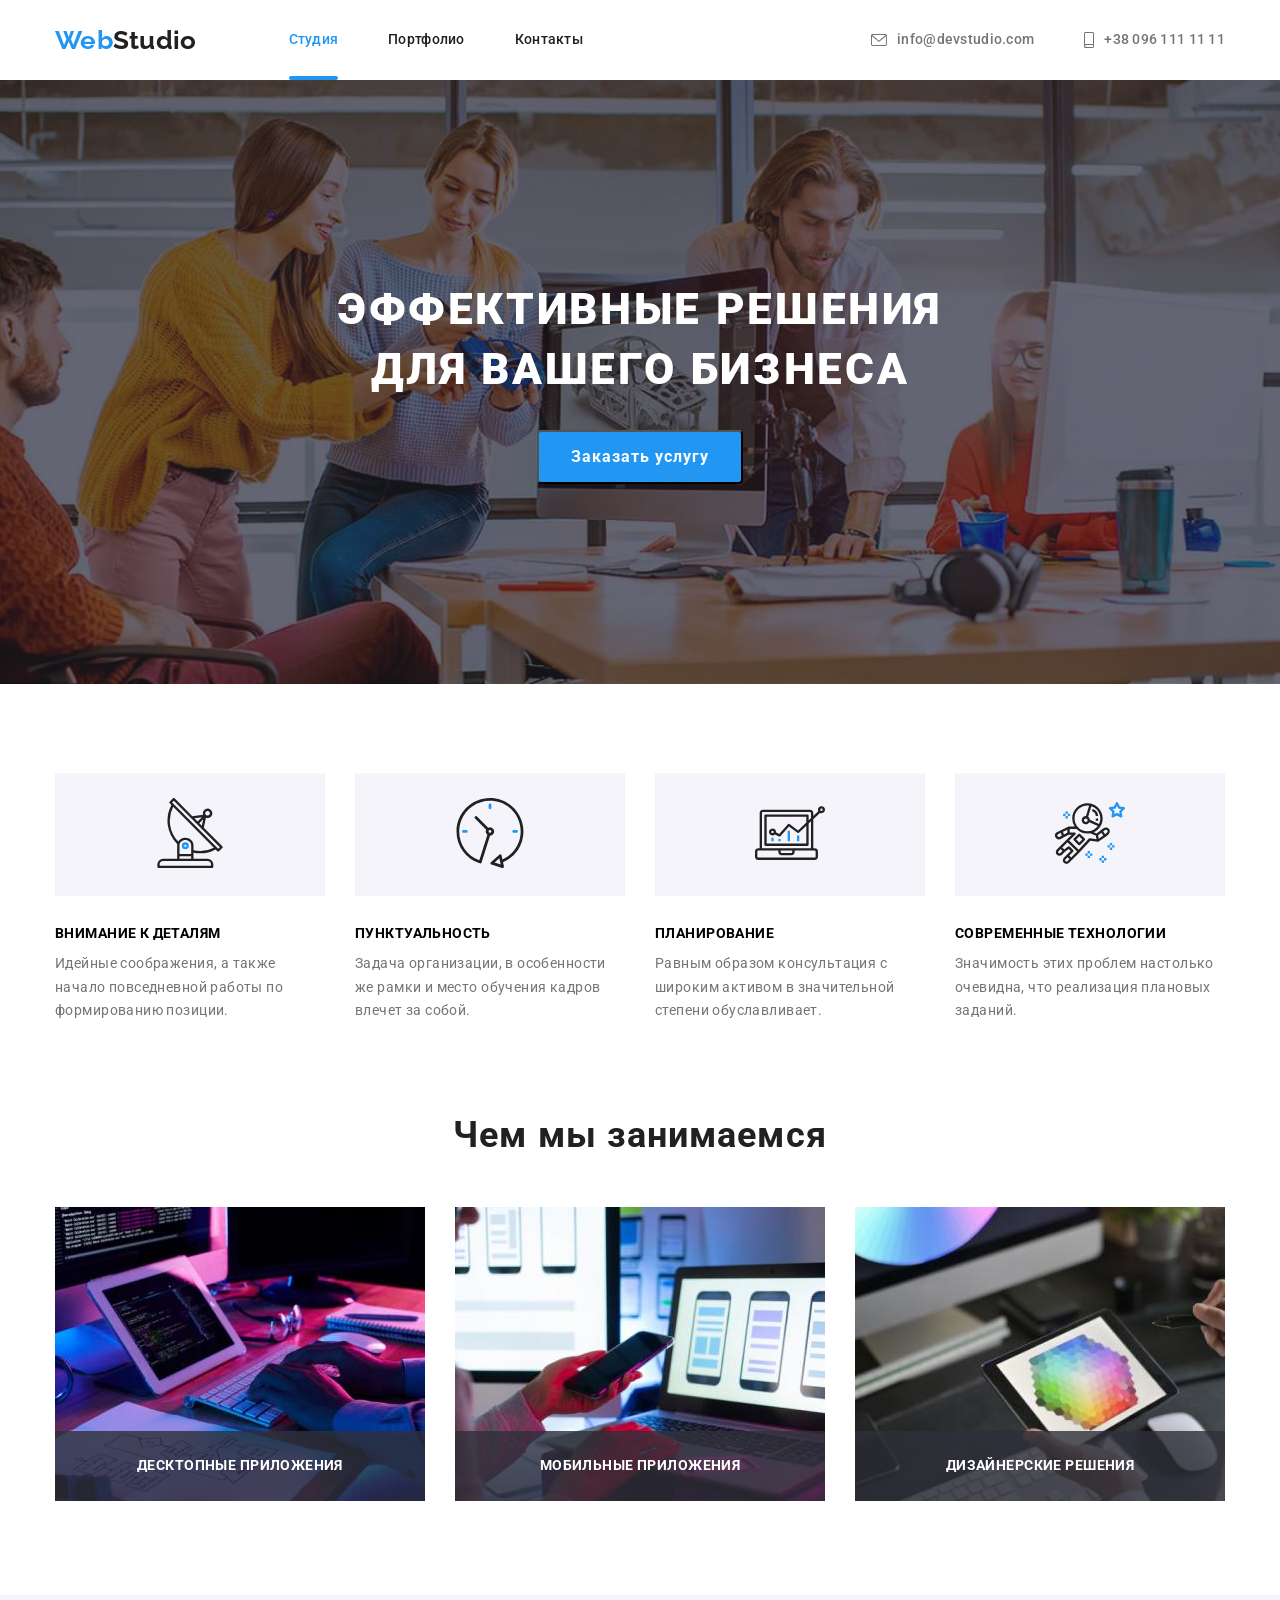
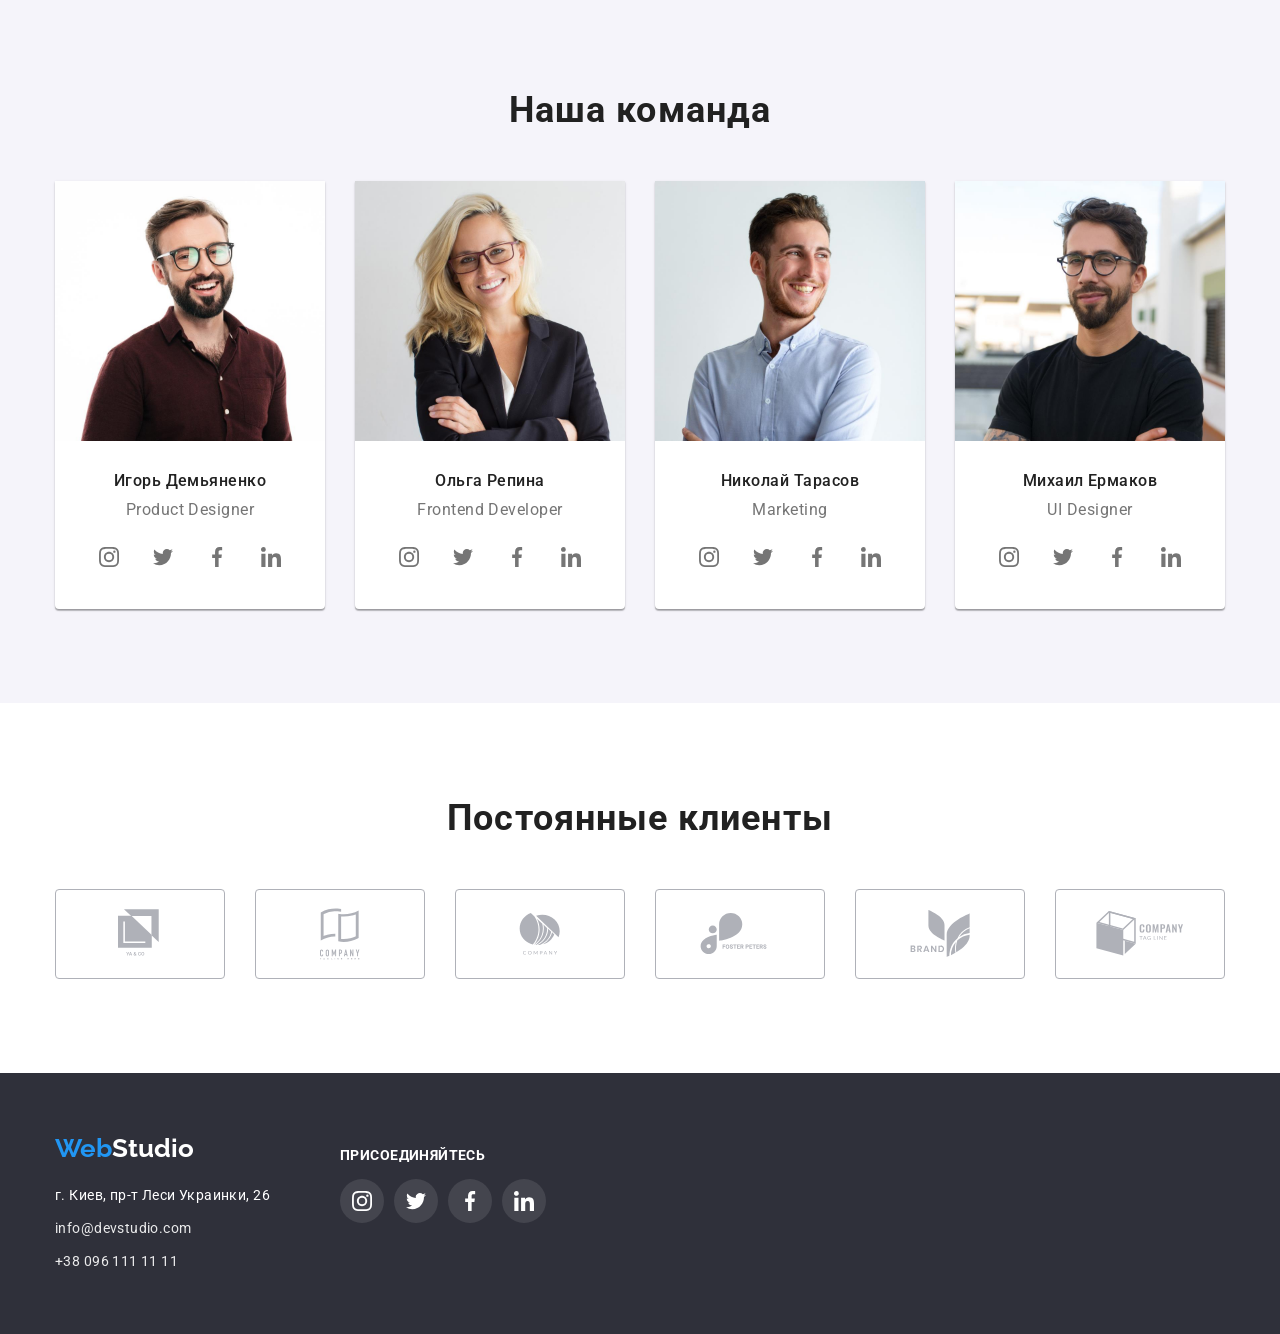
==== index.html @ 74f07dca "переделывание спрайта" ====
<!DOCTYPE html>
<html lang="ru">

<head>
  <meta charset="UTF-8" />
  <meta name="viewport" content="width=device-width, initial-scale=1.0" />
  <title>WebStudio</title>
  <link rel="preconnect" href="https://fonts.gstatic.com" />
  <link href="https://fonts.googleapis.com/css2?family=Raleway:wght@700&family=Roboto:wght@400;500;700;900&display=swap"
    rel="stylesheet" />
  <link rel="stylesheet"
    href="https://cdnjs.cloudflare.com/ajax/libs/modern-normalize/1.0.0/modern-normalize.min.css" />
  <link rel="stylesheet" href="./css/style.css" />
</head>

<body>
  <!--Шапка-->
  <header class="page-header container">
    <nav class="header-nav">
      <a class="logo" href=""><span class="logo-link">Web</span>Studio</a>
      <ul class="list-nav">
        <li class="item-nav">
          <a class="link current" href="">Студия</a>
        </li>
        <li class="item-nav">
          <a class="link" href="./portfolio.html">Портфолио</a>
        </li>
        <li class="item-nav">
          <a class="link" href="">Контакты</a>
        </li>
      </ul>
    </nav>
    <ul class="header-list">
      <li class="header-contacts">
        <a class="contacts" href="">
          <svg class="contacts-link" width="16" height="12">
            <use href="./images/sprite.svg#icon-envelope"></use>
          </svg>
          info@devstudio.com</a>
      </li>
      <li class="header-contacts">
        <a class="contacts" href="">
          <svg class="contacts-link" width="10" height="16">
            <use href="./images/sprite.svg#icon-smartphone"></use>
          </svg>
          +38 096 111 11 11</a>
      </li>
    </ul>
  </header>

  <main>
    <!--Баннер-->
    <section class="hero">
      <div class="hero-container">
        <h1 class="hero-text">Эффективные решения для вашего бизнеса</h1>
        <button class="hero-btn" data-modal-open>Заказать услугу</button>
        <div class="backdrop is-hidden" data-modal>
          <div class="modal">
            <button class="modal-btn" data-modal-close>
              <circle r="15" stroke="rgba(0, 0, 0, 0.1)" stroke-width="1" />
              <svg class="modal-close" width="18" height="18">
                <use href="./images/sprite.svg#icon-close-black"></use>
              </svg>
            </button>
            <p></p>
          </div>
        </div>
      </div>
    </section>

    <!--Особенности-->
    <section class="features">
      <div class="container">
        <h2 class="visually-hidden">Особенности</h2>
        <ul class="features-list">
          <li class="features-items">
            <div class="block">
              <svg class="link-block" width="70" height="70">
                <use href="./images/sprite.svg#icon-antenna"></use>
              </svg>
            </div>
            <h3 class="features-heading">Внимание к деталям</h3>
            <p class="features-text">
              Идейные соображения, а также начало повседневной работы по
              формированию позиции.
            </p>
          </li>
          <li class="features-items">
            <div class="block">
              <svg class="link-block" width="70" height="70">
                <use href="./images/sprite.svg#icon-clock"></use>
              </svg>
            </div>
            <h3 class="features-heading">Пунктуальность</h3>
            <p class="features-text">
              Задача организации, в особенности же рамки и место обучения
              кадров влечет за собой.
            </p>
          </li>
          <li class="features-items">
            <div class="block">
              <svg class="link-block" width="70" height="70">
                <use href="./images/sprite.svg#icon-diagram"></use>
              </svg>
            </div>
            <h3 class="features-heading">Планирование</h3>
            <p class="features-text">
              Равным образом консультация с широким активом в значительной
              степени обуславливает.
            </p>
          </li>
          <li class="features-items">
            <div class="block">
              <svg class="link-block" width="70" height="70">
                <use href="./images/sprite.svg#icon-astronaut"></use>
              </svg>
            </div>
            <h3 class="features-heading">Современные технологии</h3>
            <p class="features-text">
              Значимость этих проблем настолько очевидна, что реализация
              плановых заданий.
            </p>
          </li>
        </ul>
      </div>
    </section>

    <!--Чем мы занимаемся-->
    <section class="work">
      <div class="container">
        <h2 class="heading-main">Чем мы занимаемся</h2>
        <ul class="work-list">
          <li class="work-item">
            <div class="work-tumb">
              <img src="./images/box1.jpg" alt="Программирование" />
              <div class="work-content">
                <p class="work-text features-heading">
                  Десктопные приложения
                </p>
              </div>
            </div>
          </li>
          <li class="work-item">
            <div class="work-tumb">
              <img src="./images/box2.jpg" alt="Приложения" />
              <div class="work-content">
                <p class="work-text features-heading">Мобильные приложения</p>
              </div>
            </div>
          </li>
          <li class="work-item">
            <div class="work-tumb">
              <img src="./images/box3.jpg" alt="Дизайн" />
              <div class="work-content">
                <p class="work-text features-heading">Дизайнерские решения</p>
              </div>
            </div>
          </li>
        </ul>
      </div>
    </section>

    <!--Наша команда-->
    <section class="family">
      <div class="container">
        <h2 class="heading-main">Наша команда</h2>
        <ul class="family-list">
          <li class="family-item">
            <article class="family-card">
              <div class="family-tumb">
                <img src="./images/team/team1.jpg" alt="Игорь Демьяненко" />
              </div>
              <div class="family-content">
                <h3 class="family-name">Игорь Демьяненко</h3>
                <p class="family-proffesion" lang="en">Product Designer</p>
                <ul class="social-card">
                  <li class="social-tumb">
                    <a class="social-link" href="">
                      <svg class="social-svg" width="20" height="20">
                        <use href="./images/sprite.svg#icon-instagram"></use>
                      </svg>
                    </a>
                  </li>
                  <li class="social-tumb">
                    <a class="social-link" href="">
                      <svg class="social-svg" width="20" height="20">
                        <use href="./images/sprite.svg#icon-twitter"></use>
                      </svg>
                    </a>
                  </li>
                  <li class="social-tumb">
                    <a class="social-link" href="">
                      <svg class="social-svg" width="20" height="20">
                        <use href="./images/sprite.svg#icon-facebook"></use>
                      </svg>
                    </a>
                  </li>
                  <li class="social-tumb">
                    <a class="social-link" href="">
                      <svg class="social-svg" width="20" height="20">
                        <use href="./images/sprite.svg#icon-linkedin"></use>
                      </svg>
                    </a>
                  </li>
                </ul>
              </div>
            </article>
          </li>
          <li class="family-item">
            <article class="family-card">
              <div class="family-tumb">
                <img src="./images/team/team2.jpg" alt="Ольга Репина" />
              </div>
              <div class="family-content">
                <h3 class="family-name">Ольга Репина</h3>
                <p class="family-proffesion" lang="en">Frontend Developer</p>
                <ul class="social-card">
                  <li class="social-tumb">
                    <a class="social-link" href="">
                      <svg class="social-svg" width="20" height="20">
                        <use href="./images/sprite.svg#icon-instagram"></use>
                      </svg>
                    </a>
                  </li>
                  <li class="social-tumb">
                    <a class="social-link" href="">
                      <svg class="social-svg" width="20" height="20">
                        <use href="./images/sprite.svg#icon-twitter"></use>
                      </svg>
                    </a>
                  </li>
                  <li class="social-tumb">
                    <a class="social-link" href="">
                      <svg class="social-svg" width="20" height="20">
                        <use href="./images/sprite.svg#icon-facebook"></use>
                      </svg>
                    </a>
                  </li>
                  <li class="social-tumb">
                    <a class="social-link" href="">
                      <svg class="social-svg" width="20" height="20">
                        <use href="./images/sprite.svg#icon-linkedin"></use>
                      </svg>
                    </a>
                  </li>
                </ul>
              </div>
            </article>
          </li>
          <li class="family-item">
            <article class="family-card">
              <div class="family-tumb">
                <img src="./images/team/team3.jpg" alt="Николай Тарасов" />
              </div>
              <div class="family-content">
                <h3 class="family-name">Николай Тарасов</h3>
                <p class="family-proffesion" lang="en">Marketing</p>
                <ul class="social-card">
                  <li class="social-tumb">
                    <a class="social-link" href="">
                      <svg class="social-svg" width="20" height="20">
                        <use href="./images/sprite.svg#icon-instagram"></use>
                      </svg>
                    </a>
                  </li>
                  <li class="social-tumb">
                    <a class="social-link" href="">
                      <svg class="social-svg" width="20" height="20">
                        <use href="./images/sprite.svg#icon-twitter"></use>
                      </svg>
                    </a>
                  </li>
                  <li class="social-tumb">
                    <a class="social-link" href="">
                      <svg class="social-svg" width="20" height="20">
                        <use href="./images/sprite.svg#icon-facebook"></use>
                      </svg>
                    </a>
                  </li>
                  <li class="social-tumb">
                    <a class="social-link" href="">
                      <svg class="social-svg" width="20" height="20">
                        <use href="./images/sprite.svg#icon-linkedin"></use>
                      </svg>
                    </a>
                  </li>
                </ul>
              </div>
            </article>
          </li>
          <li class="family-item">
            <article class="family-card">
              <div class="family-tumb">
                <img src="./images/team/team4.jpg" alt="Михаил Ермаков" />
              </div>
              <div class="family-content">
                <h3 class="family-name">Михаил Ермаков</h3>
                <p class="family-proffesion" lang="en">UI Designer</p>
                <ul class="social-card">
                  <li class="social-tumb">
                    <a class="social-link" href="">
                      <svg class="social-svg" width="20" height="20">
                        <use href="./images/sprite.svg#icon-instagram"></use>
                      </svg>
                    </a>
                  </li>
                  <li class="social-tumb">
                    <a class="social-link" href="">
                      <svg class="social-svg" width="20" height="20">
                        <use href="./images/sprite.svg#icon-twitter"></use>
                      </svg>
                    </a>
                  </li>
                  <li class="social-tumb">
                    <a class="social-link" href="">
                      <svg class="social-svg" width="20" height="20">
                        <use href="./images/sprite.svg#icon-facebook"></use>
                      </svg>
                    </a>
                  </li>
                  <li class="social-tumb">
                    <a class="social-link" href="">
                      <svg class="social-svg" width="20" height="20">
                        <use href="./images/sprite.svg#icon-linkedin"></use>
                      </svg>
                    </a>
                  </li>
                </ul>
              </div>
            </article>
          </li>
        </ul>
      </div>
    </section>

    <!-- Постоянные клиенты -->
    <section class="clients">
      <div class="container">
        <h2 class="heading-main">Постоянные клиенты</h2>
        <ul class="clients-list">
          <li class="clients-item">
            <a class="clients-link" href="">
              <svg class="clients-logo" width="45" height="50">
                <use href="./images/sprite.svg#icon-logo1"></use>
              </svg>
            </a>
          </li>
          <li class="clients-item">
            <a class="clients-link" href="">
              <svg class="clients-logo" width="40" height="52">
                <use href="./images/sprite.svg#icon-logo2"></use>
              </svg>
            </a>
          </li>
          <li class="clients-item">
            <a class="clients-link" href="">
              <svg class="clients-logo" width="42" height="42">
                <use href="./images/sprite.svg#icon-logo3"></use>
              </svg>
            </a>
          </li>
          <li class="clients-item">
            <a class="clients-link" href="">
              <svg class="clients-logo" width="80" height="42">
                <use href="./images/sprite.svg#icon-logo4"></use>
              </svg>
            </a>
          </li>
          <li class="clients-item">
            <a class="clients-link" href="">
              <svg class="clients-logo" width="60" height="47">
                <use href="./images/sprite.svg#icon-logo5"></use>
              </svg>
            </a>
          </li>
          <li class="clients-item">
            <a class="clients-link" href="">
              <svg class="clients-logo" width="88" height="45">
                <use href="./images/sprite.svg#icon-logo6"></use>
              </svg>
            </a>
          </li>
        </ul>
      </div>
    </section>
  </main>

  <!-- Футер -->
  <footer class="footer">
    <div class="container footer-container">
      <!--Адресс-->
      <address class="address">
        <a class="logo logo-footer" href=""><span class="logo-link">Web</span>Studio</a>
        <ul class="footer-list">
          <li class="footer-items">
            <a class="address-link adr" href="">г. Киев, пр-т Леси Украинки, 26</a>
          </li>
          <li class="footer-items">
            <a class="address-link post" href="">info@devstudio.com</a>
          </li>
          <li class="footer-items">
            <a class="address-link post" href="">+38 096 111 11 11</a>
          </li>
        </ul>
      </address>
      <div class="join">
        <h3 class="features-heading join-heading">присоединяйтесь</h3>
        <ul class="social-card">
          <li class="social-tumb">
            <a class="social-link" href="">
              <svg class="social-svg" width="20" height="20">
                <use href="./images/sprite.svg#icon-instagram"></use>
              </svg>
            </a>
          </li>
          <li class="social-tumb">
            <a class="social-link" href="">
              <svg class="social-svg" width="20" height="20">
                <use href="./images/sprite.svg#icon-twitter"></use>
              </svg>
            </a>
          </li>
          <li class="social-tumb">
            <a class="social-link" href="">
              <svg class="social-svg" width="20" height="20">
                <use href="./images/sprite.svg#icon-facebook"></use>
              </svg>
            </a>
          </li>
          <li class="social-tumb">
            <a class="social-link" href="">
              <svg class="social-svg" width="20" height="20">
                <use href="./images/sprite.svg#icon-linkedin"></use>
              </svg>
            </a>
          </li>
        </ul>
      </div>
    </div>
  </footer>

  <script src="./js/modal.js"></script>
</body>

</html>
---- css/style.css ----
/* --- Основа для всех страниц --- */

:root {
  --text-blue: #2196f3;
  --text-hero-white: #ffffff;
  --text-white-footer: rgba(255, 255, 255, 0.9);
  --text-black: #212121;
  --text-grey: #757575;
  --background-hero: #c4c4c4;
  --background-btn: #f5f4fa;
  --border-proekts: #eeeeee;
  --background-footer: #2f303a;
  --background-family: #f5f4fa;
  --border-clients: #afb1b8;
  --social-footer: rgba(255, 255, 255, 0.1);
  --background-work: rgba(47, 48, 58, 0.8);
  --background-card-aside: rgba(33, 150, 243, 0.9);
  --background-backdrop: rgba(0, 0, 0, 0.2);

  --timing-function: cubic-bezier(0.4, 0, 0.2, 1);
}

.visually-hidden {
  position: absolute;
  width: 1px;
  height: 1px;
  margin: -1px;
  border: 0;
  padding: 0;

  white-space: nowrap;
  clip-path: inset(100%);
  clip: rect(0 0 0 0);
  overflow: hidden;
}

body {
  font-family: 'Roboto', sans-serif;
  font-size: 14px;
}

a {
  text-decoration: none;
  color: var(--text-black);
  outline: none;
}

ul {
  list-style: none;
}

.container {
  width: 1200px;
  padding-left: 15px;
  padding-right: 15px;
  margin-left: auto;
  margin-right: auto;
  /* outline: 1px solid tomato; */
}

h1,
h2,
h3,
ul,
p {
  margin: 0;
  padding: 0;
}

/* ОБЩИЕ СТИЛИ ДЛЯ ВСЕХ СТРАНИЦ ХЕДЕРА И ФУТЕРА */

/* --- Шапка--- */

.page-header {
  display: flex;
  align-items: center;

  font-weight: 500;
  line-height: 1.14;
  letter-spacing: 0.02em;
}

.header-nav {
  display: flex;
  align-items: center;
}

.header-list {
  display: flex;
  margin-left: auto;
}

.header-contacts {
  display: flex;
}

.logo {
  font-style: normal;
  font-family: 'Raleway', sans-serif;
  font-weight: 700;
  font-size: 26px;
  line-height: 1.19;
}

.logo-link {
  color: var(--text-blue);
}

.list-nav {
  display: flex;
  align-items: center;
  margin-left: 92px;
}

.item-nav:not(:last-child),
.header-contacts:not(:last-child) {
  margin-right: 50px;
}

.link {
  display: block;

  padding-top: 32px;
  padding-bottom: 32px;

  transition: color 250ms var(--timing-function);
}

.link:hover,
.link:focus {
  color: var(--text-blue);
}

.list-nav .link.current {
  color: var(--text-blue);
}

.current {
  position: relative;

  display: block;
}

.current::after {
  content: '';

  position: absolute;
  left: 0;
  bottom: 0;

  display: block;
  width: 100%;
  height: 4px;

  background-color: var(--text-blue);
  border-radius: 2px;

  transition: color 250ms var(--timing-function);
}

.contacts {
  display: inline-flex;
  color: var(--text-grey);
  align-items: center;

  padding-top: 32px;
  padding-bottom: 32px;

  transition: color 250ms var(--timing-function);
}

.contacts:hover,
.contacts:focus {
  color: var(--text-blue);
}

.contacts-link {
  margin-right: 10px;
  fill: currentColor;
}

/* --- ГЛАВНАЯ СТРАНИЦА --- */

/* --- Баннер --- */

.hero {
  max-width: 1600px;
  margin-left: auto;
  margin-right: auto;
  padding-top: 200px;
  padding-bottom: 200px;

  background-image: linear-gradient(
      to right,
      rgba(47, 48, 58, 0.4),
      rgba(47, 48, 58, 0.4)
    ),
    url(../images/hero.jpg);
  background-repeat: no-repeat;
  background-size: cover;
  background-position: center;
  background-color: var(--background-hero);
  text-align: center;
}

.hero-text {
  margin-bottom: 30px;

  color: var(--text-hero-white);
  font-weight: 900;
  font-size: 44px;
  line-height: 1.36;
  letter-spacing: 0.06em;
  text-align: center;
  text-transform: uppercase;
}

.hero-btn {
  display: inline-block;
  min-width: 200px;
  padding: 10px 32px;

  font-weight: 700;
  font-size: 16px;
  line-height: 1.87;
  letter-spacing: 0.06em;

  cursor: pointer;
  border-radius: 4px;
  color: var(--text-hero-white);
  background-color: var(--text-blue);
  
}

.hero-container {
  max-width: 696px;
  text-align: center;
  margin-left: auto;
  margin-right: auto;
}

/* --- Особенности --- */

.features {
  display: flex;
  padding-top: 89px;
  padding-bottom: 91px;
}

.features-list {
  display: flex;
}

.block {
  background-color: var(--background-family);
  margin-bottom: 30px;
}

.link-block {
  margin: 25px 100px;
}

.features-items {
  flex-basis: calc((100% - 90px) / 4);
  margin-right: 30px;
}

.features-items:last-child {
  margin-right: 0px;
}

.features-heading {
  margin-bottom: 10px;

  font-weight: 700;
  font-size: 14px;
  line-height: 1.14;
  letter-spacing: 0.03em;
  text-transform: uppercase;
}

.features-text {
  font-weight: 400;
  line-height: 1.71;
  letter-spacing: 0.03em;

  color: var(--text-grey);
}

/* --- Чем мы занимаемся --- */

.work {
  padding-bottom: 94px;
}

.heading-main {
  margin-bottom: 50px;

  font-weight: 700;
  font-size: 36px;
  line-height: 1.17;
  text-align: center;
  letter-spacing: 0.03em;
  color: var(--text-black);
}

.work-list {
  display: flex;
}

.work-item {
  /* flex-basis: calc((100% - 60px) / 3); */
  padding-right: 30px;
}

.work-item:last-child {
  padding-right: 0;
}

.work-item img {
  display: block;
}

.work-tumb {
  position: relative;
}

.work-content {
  position: absolute;
  left: 0;
  bottom: 0;

  width: 370px;
  height: 70px;

  text-align: center;
  background-color: var(--background-work);
}

.work-text {
  margin-top: 27px;
  color: var(--text-hero-white);
}

/* --- Наша команда --- */

.family {
  padding-top: 94px;
  padding-bottom: 94px;
  background-color: var(--background-family);
}

.family-list {
  display: flex;
}

.family-item img {
  display: block;
  max-width: 100%;
}

.family-content {
  padding: 30px 32px;
}

.family-item {
  flex-basis: calc((100% - 30px) / 4);
  margin-right: 30px;
  border-radius: 0px 0px 4px 4px;
  background-color: var(--text-hero-white);
  box-shadow: 0px 1px 3px rgba(0, 0, 0, 0.12), 0px 1px 1px rgba(0, 0, 0, 0.14),
    0px 2px 1px rgba(0, 0, 0, 0.2);
}

.family-item:last-child {
  margin-right: 0;
}

.family-name {
  margin-bottom: 10px;

  font-weight: 500;
  font-size: 16px;
  line-height: 1.19;
  text-align: center;
  letter-spacing: 0.03em;
  color: var(--text-black);
}

.family-proffesion {
  margin-bottom: 16px;

  font-weight: 400;
  font-size: 16px;
  line-height: 1.19;
  text-align: center;
  letter-spacing: 0.03em;
  color: var(--text-grey);
}

.social-card {
  display: flex;
  justify-content: space-between;
}

.social-link {
  width: 44px;
  height: 44px;
  display: block;
  color: var(--text-grey);
  background-color: var(--text-hero-white);
  border-radius: 50%;

  transition: color 250ms var(--timing-function),
  background-color 250ms var(--timing-function);
}

.social-link:hover,
.social-link:focus {
  background-color: var(--text-blue);
  color: var(--text-hero-white);
}

.social-svg {
  display: inline-block;
  margin: 12px;
  fill: currentColor;
}

/* ПОСТОЯННЫЕ КЛИЕНТЫ */

.clients {
  padding-top: 94px;
  padding-bottom: 94px;
}

.clients-list {
  display: flex;
  justify-content: space-between;
  align-items: center;
}

.clients-link {
  display: inline-flex;
  justify-content: center;
  align-items: center;
  width: 170px;
  height: 90px;

  color: var(--border-clients);
  fill: currentColor;

  border: 1px solid var(--border-clients);
  border-radius: 4px;

  transition: color 250ms var(--timing-function),
  background-color 250ms var(--timing-function),
  border 250ms var(--timing-function);
}

.clients-link:hover,
.clients-link:focus {
  background-color: var(--text-hero-white);
  color: var(--text-blue);
  border: 1px solid var(--text-blue);
}

/* СТРАННИЦА ПОРТФОЛИО */

/* --- НАШИ ПРОЕКТЫ */

/* КНОПКИ */

.proekts {
  padding: 94px 0;
}

.list-btn {
  display: flex;
  margin-bottom: 50px;
  justify-content: center;
}

.item-btn:not(:last-child) {
  margin-right: 6px;
}

.proekts-btn {
  padding: 6px 22px;
  border: none;
  border-radius: 4px;

  font-weight: 500;
  font-size: 16px;
  line-height: 1.62;
  text-align: center;
  letter-spacing: 0.03em;
  cursor: pointer;

  color: var(--text-black);
  background: var(--background-btn);

  transition: color 250ms var(--timing-function),
  background-color 250ms var(--timing-function),
  box-shadow 250ms var(--timing-function);
}

.proekts-btn:hover,
.proekts-btn:focus {
  color: var(--text-hero-white);
  background-color: var(--text-blue);
  box-shadow: 0px 1px 1px rgba(97, 32, 32, 0.12), 0px 4px 4px rgba(0, 0, 0, 0.06),
    1px 4px 6px rgba(0, 0, 0, 0.16);
}

/* СПИСОК ПРОЕКТОВ */

img {
  display: block;
  max-width: 100%;
}

.card-set {
  display: flex;
  flex-wrap: wrap;
  margin-left: calc(-1 * 30px);
  margin-top: calc(-1 * 30px);
}

.card-set .item {
  flex-basis: calc(100% / 3 - 30px);
  margin-left: 30px;
  margin-top: 30px;
}

.card {
  display: block;
  border-radius: 4px;
  border: 1px solid var(--border-proekts);

  transition: box-shadow 250ms var(--timing-function);
}

.card:hover,
.card:focus {
  box-shadow: 0px 1px 1px rgba(0, 0, 0, 0.12), 0px 4px 4px rgba(0, 0, 0, 0.06),
    1px 4px 6px rgba(0, 0, 0, 0.16);
}

.card-thumb {
  position: relative;
  overflow: hidden;
}

.card-aside {
  width: 370px;
  height: 294px;
  

  position: absolute;
  left: 0;
  top: 0;

  transform: translateY(100%);
  transition: transform 250ms var(--timing-function);
  background-color: var(--background-card-aside);
}

.card:hover .card-aside,
.card:focus .card-aside{
  transform: translateY(0);
}

.card-desk {
  margin: 63px 24px;

  font-weight: normal;
  font-size: 18px;
  line-height: 1.56;
  letter-spacing: 0.03em;
  color: var(--text-hero-white);
}

.card-content {
  padding: 20px 24px;
}

.card-heading {
  margin-bottom: 4px;

  font-weight: 700;
  font-size: 18px;
  line-height: 2;
  letter-spacing: 0.06em;
}

.card-text {
  font-weight: normal;
  font-size: 16px;
  line-height: 1.87;
  letter-spacing: 0.03em;
  color: var(--text-grey);
}

/* --- ФУТЕР --- */

/* --- АДРЕСС --- */

.footer {
  background-color: var(--background-footer);
  padding: 60px 0;
}

.footer-container {
  display: flex;
}

.logo-footer {
  display: inline-block;
  margin-bottom: 20px;

  color: var(--text-hero-white);
}

.footer-items:not(:last-child) {
  margin-bottom: 9px;
}

.address-link {
  display: inline-block;
  margin-right: 70px;

  font-style: normal;
  font-weight: normal;
  font-size: 14px;
  line-height: 1.71;
  letter-spacing: 0.03em;
  color: var(--text-hero-white);

  transition: color 250ms var(--timing-function);
}

.post {
  color: var(--text-white-footer);
}

.address-link:hover,
.address-link:focus {
  color: var(--text-blue);
}

/* --- ПРИСОЕДИНЯЙТЕСЬ --- */

.join {
  min-width: 206px;
  margin-top: 15px;
}

.join-heading {
  margin-bottom: 15px;
  color: var(--text-hero-white);
}

.join .social-card {
  margin: 0;
}

.join .social-link {
  background-color: var(--social-footer);
  color: var(--text-hero-white);

  transition: background-color 250ms var(--timing-function);
}

.join .social-link:hover,
.join .social-link:focus {
  background-color: var(--text-blue);
}

/* --- БЕКДРОП --- */

.backdrop {
  position: fixed;
  left: 0;
  top: 0;
  width: 100%;
  height: 100%;
  background-color: var(--background-backdrop);
}

.backdrop.is-hidden {
  opacity: 0;
  pointer-events: none;
}

.modal {
  position: absolute;
  left: 50%;
  top: 50%;
  transform: translate(-50%, -50%);

  display: flex;
  justify-content: flex-end;

  min-width: 528px;
  min-height: 581px;
  background-color:  var(--text-hero-white);

}

.modal-btn {
  
  width: 30px;
  height: 30px;
  text-align: right;

  cursor: pointer;
}
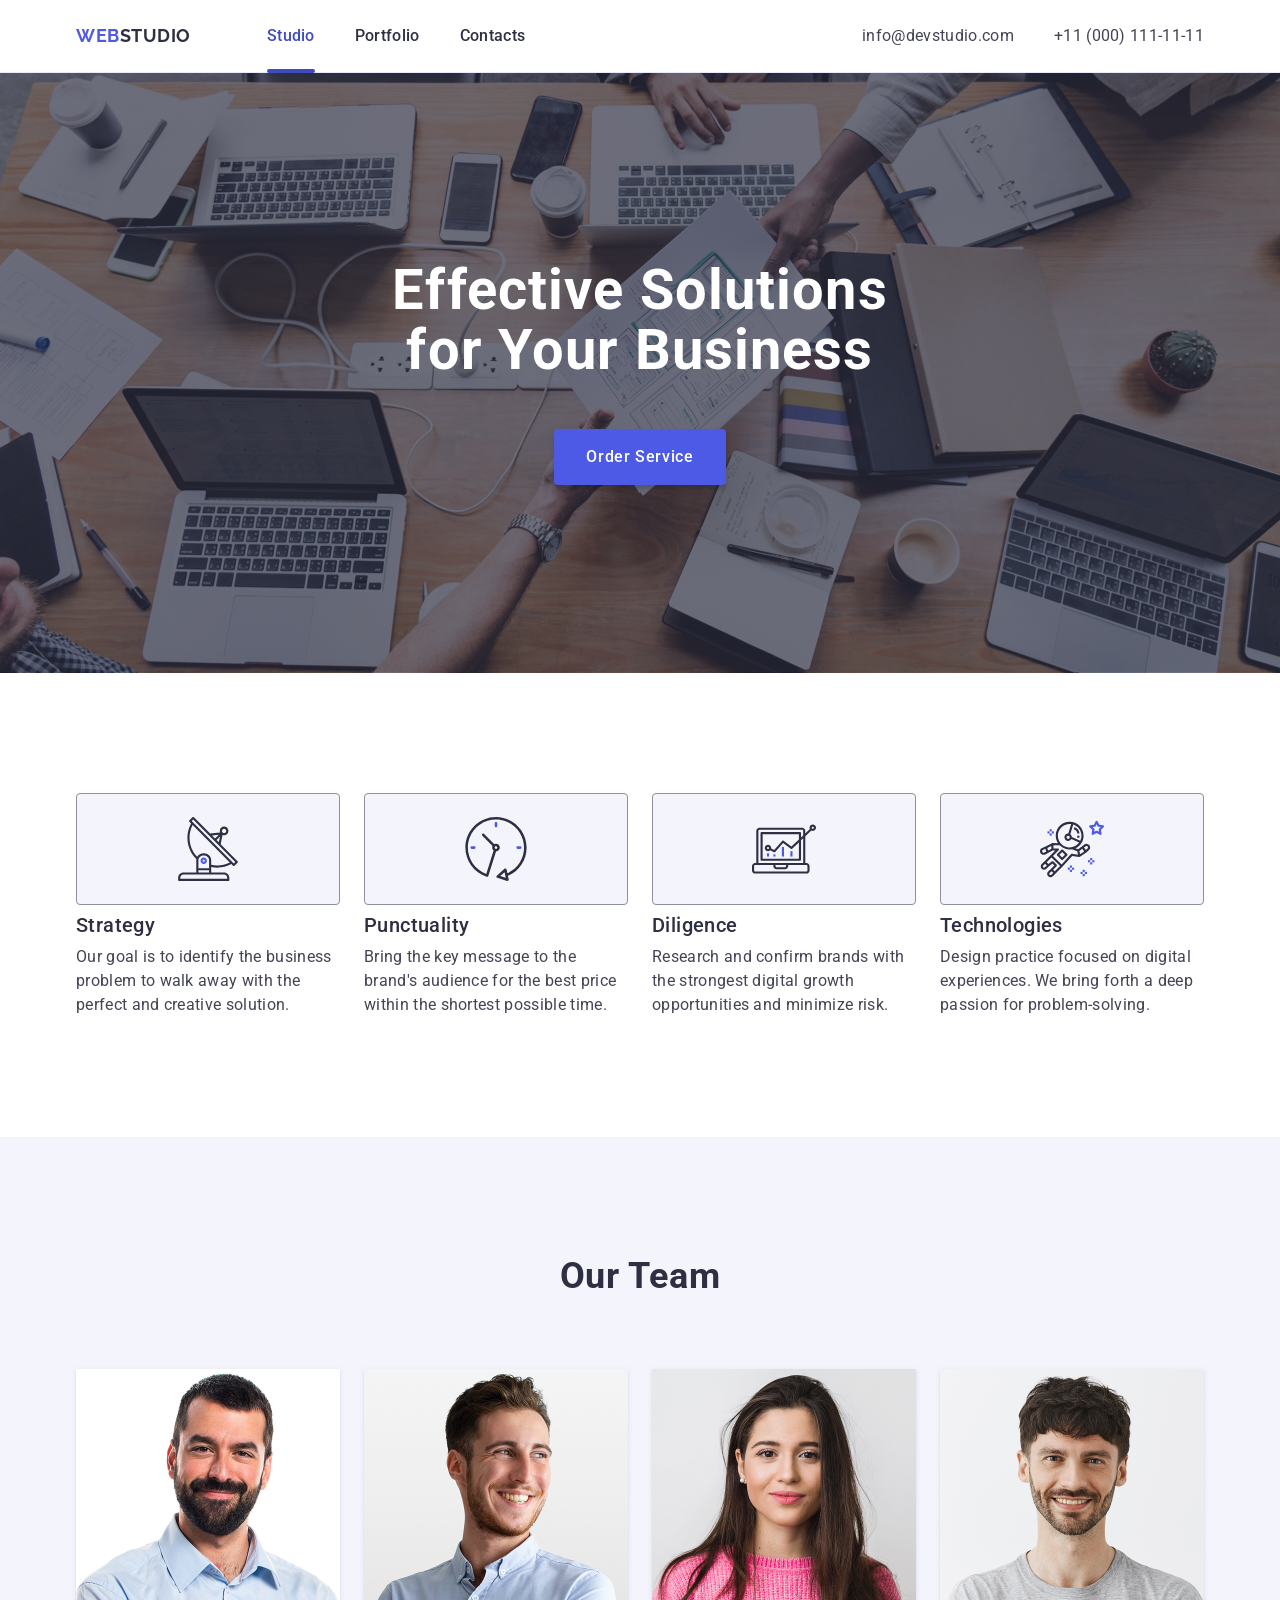
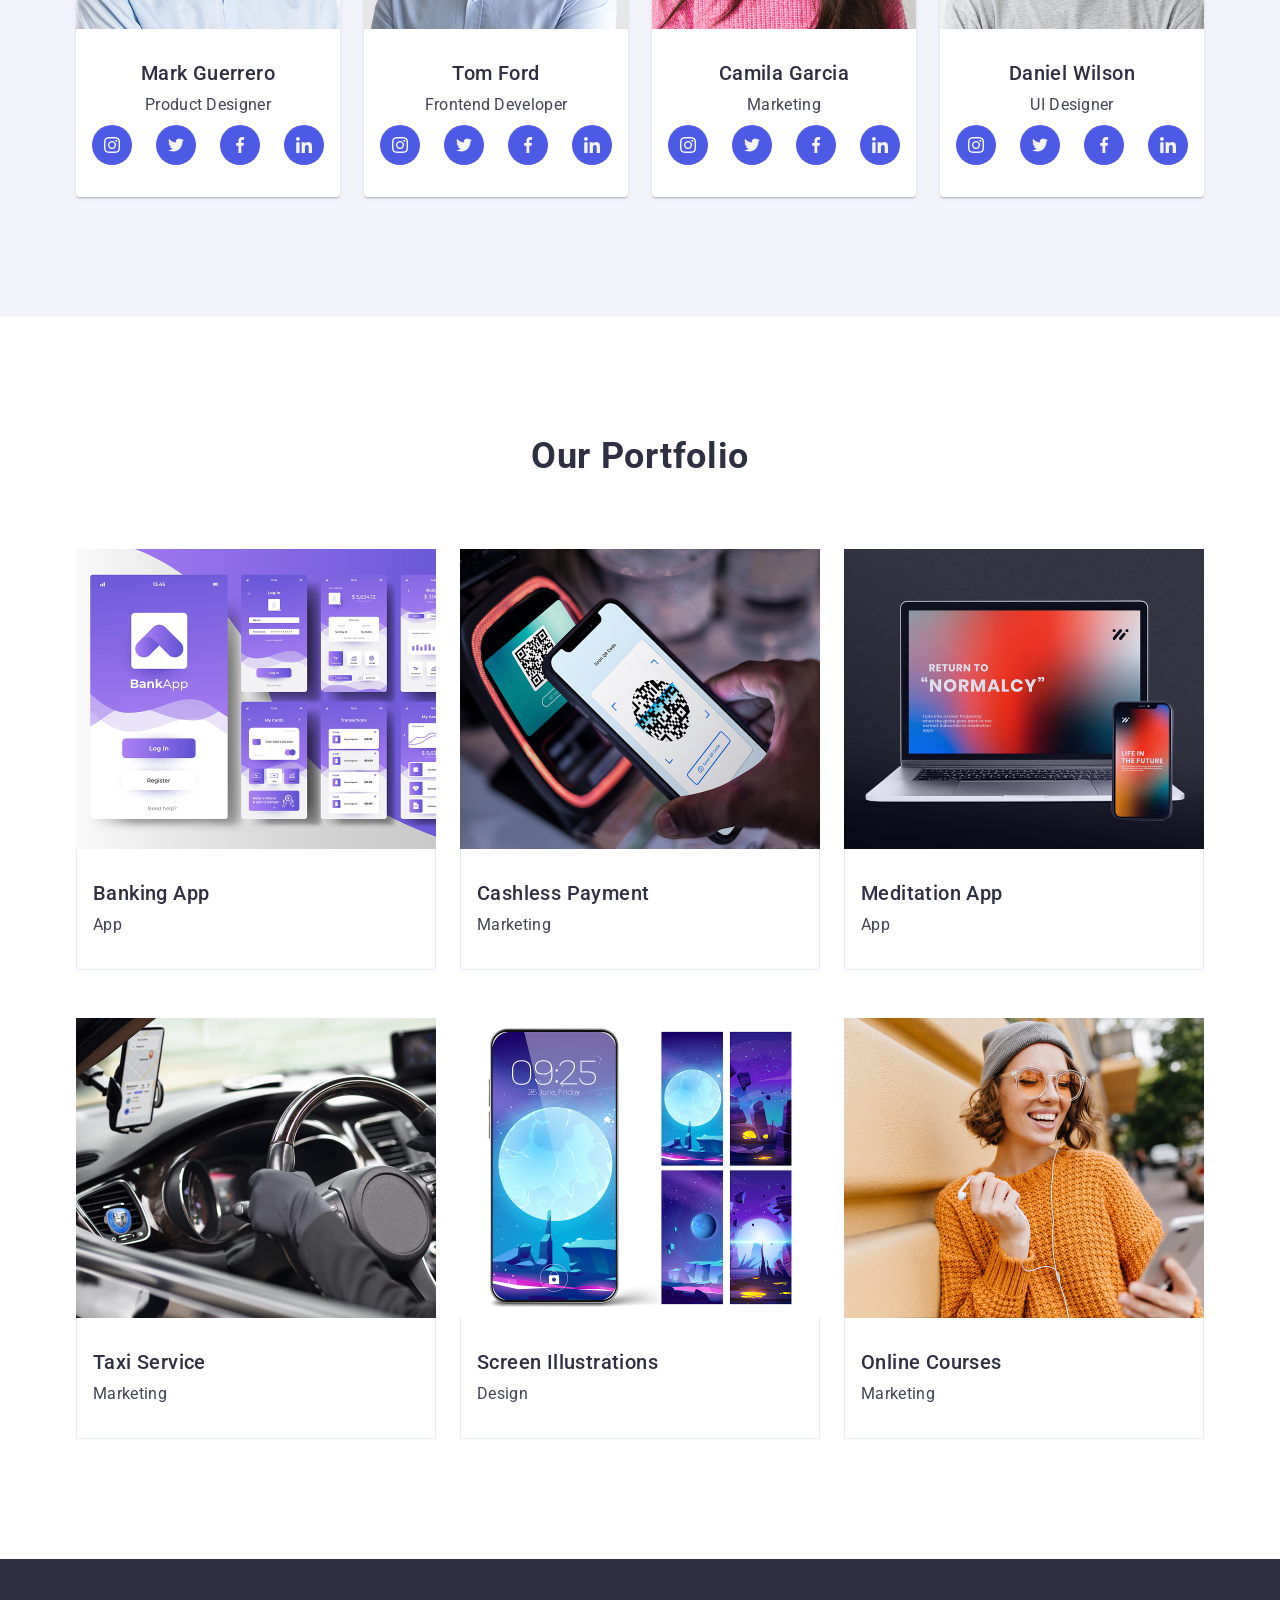
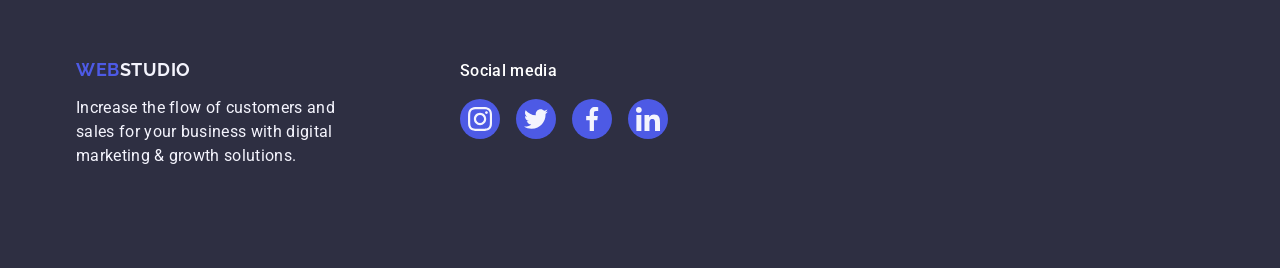
==== commit 5e7db741: "Initial commit" ====
--- a/index.html
+++ b/index.html
@@ -1,445 +1,380 @@
 <!DOCTYPE html>
-<html lang="ru">
-
+<html lang="en">
 <head>
-  <meta charset="UTF-8" />
-  <meta name="viewport" content="width=device-width, initial-scale=1.0" />
-  <title>WebStudio</title>
-  <link rel="preconnect" href="https://fonts.gstatic.com" />
-  <link href="https://fonts.googleapis.com/css2?family=Raleway:wght@700&family=Roboto:wght@400;500;700;900&display=swap"
-    rel="stylesheet" />
-  <link rel="stylesheet"
-    href="https://cdnjs.cloudflare.com/ajax/libs/modern-normalize/1.0.0/modern-normalize.min.css" />
-  <link rel="stylesheet" href="./css/style.css" />
+    <meta charset="UTF-8">
+    <meta name="viewport" content="width=device-width, initial-scale=1.0">
+    <title>Document</title>
+    <link rel="preconnect" href="https://fonts.googleapis.com">
+    <link rel="preconnect" href="https://fonts.gstatic.com" crossorigin>
+    <link href="https://fonts.googleapis.com/css2?family=Raleway:wght@700&family=Roboto:ital,wght@0,100..900;1,100..900&display=swap" rel="stylesheet">
+    <link rel="stylesheet" href="https://cdnjs.cloudflare.com/ajax/libs/modern-normalize/3.0.1/modern-normalize.min.css"
+        integrity="sha512-q6WgHqiHlKyOqslT/lgBgodhd03Wp4BEqKeW6nNtlOY4quzyG3VoQKFrieaCeSnuVseNKRGpGeDU3qPmabCANg=="
+        crossorigin="anonymous" referrerpolicy="no-referrer" />
+    <link rel="stylesheet" href="./css/styles.css">
+   
 </head>
 
 <body>
-  <!--Шапка-->
-  <header class="page-header container">
-    <nav class="header-nav">
-      <a class="logo" href=""><span class="logo-link">Web</span>Studio</a>
-      <ul class="list-nav">
-        <li class="item-nav">
-          <a class="link current" href="">Студия</a>
-        </li>
-        <li class="item-nav">
-          <a class="link" href="./portfolio.html">Портфолио</a>
-        </li>
-        <li class="item-nav">
-          <a class="link" href="">Контакты</a>
-        </li>
-      </ul>
-    </nav>
-    <ul class="header-list">
-      <li class="header-contacts">
-        <a class="contacts" href="">
-          <svg class="contacts-link" width="16" height="12">
-            <use href="./images/sprite.svg#icon-envelope"></use>
-          </svg>
-          info@devstudio.com</a>
-      </li>
-      <li class="header-contacts">
-        <a class="contacts" href="">
-          <svg class="contacts-link" width="10" height="16">
-            <use href="./images/sprite.svg#icon-smartphone"></use>
-          </svg>
-          +38 096 111 11 11</a>
-      </li>
-    </ul>
-  </header>
-
-  <main>
-    <!--Баннер-->
-    <section class="hero">
-      <div class="hero-container">
-        <h1 class="hero-text">Эффективные решения для вашего бизнеса</h1>
-        <button class="hero-btn" data-modal-open>Заказать услугу</button>
-        <div class="backdrop is-hidden" data-modal>
-          <div class="modal">
-            <button class="modal-btn" data-modal-close>
-              <circle r="15" stroke="rgba(0, 0, 0, 0.1)" stroke-width="1" />
-              <svg class="modal-close" width="18" height="18">
-                <use href="./images/sprite.svg#icon-close-black"></use>
-              </svg>
-            </button>
-            <p></p>
-          </div>
-        </div>
-      </div>
-    </section>
-
-    <!--Особенности-->
-    <section class="features">
-      <div class="container">
-        <h2 class="visually-hidden">Особенности</h2>
-        <ul class="features-list">
-          <li class="features-items">
-            <div class="block">
-              <svg class="link-block" width="70" height="70">
-                <use href="./images/sprite.svg#icon-antenna"></use>
-              </svg>
+    <header class="header">
+        <div class="header-wrapper container">
+            <a class="logo" href="./index.html"><span class="logo-link">Web</span>Studio</a>
+            <nav class="header-nav">
+                <ul class="header-nav-list">
+                    <li class="header-nav-item"><a class="nav-link current-link" href="./index.html">Studio</a></li>
+                    <li class="header-nav-item"><a class="nav-link " href="">Portfolio</a></li>
+                    <li class="header-nav-item"><a class="nav-link" href="">Contacts</a></li>
+                </ul>
+            </nav>
+            <address class="address">
+                <ul class="header-address-list">
+                    <li class="header-address-item"><a class="address-link" href="mailto:info@devstudio.com">info@devstudio.com</a></li>
+                    <li class="header-address-item"><a class="address-link" href="tel:+110001111111">+11 (000) 111-11-11</a></li>
+                </ul>
+            </address>
+        </div>
+    </header>
+
+    <main>
+        <section class="hero">
+            <div class="hero-wrapper container">
+            <h1 class="hero-title">Effective Solutions for Your Business</h1>
+            <button class="hero-button" type="button">Order Service</button>
             </div>
-            <h3 class="features-heading">Внимание к деталям</h3>
-            <p class="features-text">
-              Идейные соображения, а также начало повседневной работы по
-              формированию позиции.
-            </p>
-          </li>
-          <li class="features-items">
-            <div class="block">
-              <svg class="link-block" width="70" height="70">
-                <use href="./images/sprite.svg#icon-clock"></use>
-              </svg>
+        </section>
+
+        <section class="section features">
+        <div class="container">
+            <h2 class="features-title visually-hidden">Our Features</h2>
+            <ul class="features-list">
+                <li class="features-item">
+                    <div class="wrapper-features-icon">
+                      <svg class="features-icon" width="64" height="64">
+                        <use href="./images/icons.svg#icon-antenna" ></use>
+                      </svg>
+                    </div>
+                    <h3 class="features-item-heading">Strategy</h3>
+                    <p class="features-item-paragraph">Our goal is to identify the business problem to walk away with the perfect and creative solution.</p>
+                </li>
+                <li class="features-item">
+                     <div class="wrapper-features-icon">
+                        <svg class="features-icon" width="64" height="64">
+                          <use href="./images/icons.svg#icon-clock"></use>
+                        </svg>
+                     </div>
+                    <h3 class="features-item-heading">Punctuality</h3>
+                    <p class="features-item-paragraph">Bring the key message to the brand's audience for the best price within the shortest possible time.</p>
+                </li>
+                <li class="features-item">
+                    <div class="wrapper-features-icon">
+                      <svg class="features-icon" width="64" height="64">
+                        <use href="./images/icons.svg#icon-diagram" ></use>
+                      </svg>
+                    </div>
+                    <h3 class="features-item-heading">Diligence</h3>
+                    <p class="features-item-paragraph">Research and confirm brands with the strongest digital growth opportunities and minimize risk.</p>
+                </li>
+                <li class="features-item">
+                    <div class="wrapper-features-icon">
+                      <svg class="features-icon" width="64" height="64">
+                        <use href="./images/icons.svg#icon-astronaut" ></use>
+                      </svg>
+                    </div>
+                    <h3 class="features-item-heading">Technologies</h3>
+                    <p class="features-item-paragraph">Design practice focused on digital experiences. We bring forth a deep passion for problem-solving.</p>
+                </li>
+            </ul>
+        </div>
+        </section>
+
+        <section class="section team">
+        <div class="container">
+            <h2 class="team-title">Our Team</h2>
+            <ul class="team-list">
+                <li class="team-item">
+                    <img class="team-photo" src="./images/guerrero.jpg" width="264" height="260" alt="Mark Guerrero"/>
+                    <div class="team-cart">
+                        <h3 class="team-heading">Mark Guerrero</h3>
+                        <p class="team-paragraph">Product Designer</p>
+                        <ul class="team-icon-list">
+                            <li class="team-icon-item">
+                                <a class="team-link" href="">
+                                    <svg class="team-icon" width="16" height="16">
+                                        <use href="./images/icons.svg#icon-instagram">
+                                        </use>
+                                    </svg>
+                                </a>
+                            </li>
+                            <li class="team-icon-item">
+                                <a class="team-link" href="">
+                                    <svg class="team-icon" width="16" height="16">
+                                        <use href="./images/icons.svg#icon-twitter">
+                                        </use>
+                                    </svg>
+                                </a>
+                            </li>
+                            <li class="team-icon-item">
+                                <a class="team-link" href="">
+                                    <svg class="team-icon" width="16" height="16">
+                                        <use href="./images/icons.svg#icon-facebook">
+                                        </use>
+                                    </svg>
+                                </a>
+                            </li>
+                            <li class="team-icon-item">
+                                <a class="team-link" href="">
+                                    <svg class="team-icon" width="16" height="16">
+                                        <use href="./images/icons.svg#icon-linkedin">
+                                        </use>
+                                    </svg>
+                                </a>
+                            </li>
+                        </ul>
+                    </div>
+                </li>
+                <li class="team-item">
+                    <img class="team-photo" src="./images/ford.jpg" width="264" height="260" alt="Tom Ford" />
+                    <div class="team-cart">
+                        <h3 class="team-heading">Tom Ford</h3>
+                        <p class="team-paragraph">Frontend Developer</p>
+                        <ul class="team-icon-list">
+                            <li class="team-icon-item">
+                                <a class="team-link" href="">
+                                    <svg class="team-icon" width="16" height="16">
+                                        <use href="./images/icons.svg#icon-instagram">
+                                        </use>
+                                    </svg>
+                                </a>
+                            </li>
+                            <li class="team-icon-item">
+                                <a class="team-link" href="">
+                                    <svg class="team-icon" width="16" height="16">
+                                        <use href="./images/icons.svg#icon-twitter">
+                                        </use>
+                                    </svg>
+                                </a>
+                            </li>
+                            <li class="team-icon-item">
+                                <a class="team-link" href="">
+                                    <svg class="team-icon" width="16" height="16">
+                                        <use href="./images/icons.svg#icon-facebook">
+                                        </use>
+                                    </svg>
+                                </a>
+                            </li>
+                            <li class="team-icon-item">
+                                <a class="team-link" href="">
+                                    <svg class="team-icon" width="16" height="16">
+                                        <use href="./images/icons.svg#icon-linkedin">
+                                        </use>
+                                    </svg>
+                                </a>
+                            </li>
+                        </ul>
+                    </div>
+                </li>
+                <li class="team-item">
+                    <img class="team-photo" src="./images/garcia.jpg" width="264" height="260" alt="Camila Garcia" />
+                    <div class="team-cart">
+                        <h3 class="team-heading">Camila Garcia</h3>
+                        <p class="team-paragraph">Marketing</p>
+                        <ul class="team-icon-list">
+                            <li class="team-icon-item">
+                                <a class="team-link" href="">
+                                    <svg class="team-icon" width="16" height="16">
+                                        <use href="./images/icons.svg#icon-instagram">
+                                        </use>
+                                    </svg>
+                                </a>
+                            </li>
+                            <li class="team-icon-item">
+                                <a class="team-link" href="">
+                                    <svg class="team-icon" width="16" height="16">
+                                        <use href="./images/icons.svg#icon-twitter">
+                                        </use>
+                                    </svg>
+                                </a>
+                            </li>
+                            <li class="team-icon-item">
+                                <a class="team-link" href="">
+                                    <svg class="team-icon" width="16" height="16">
+                                        <use href="./images/icons.svg#icon-facebook">
+                                        </use>
+                                    </svg>
+                                </a>
+                            </li>
+                            <li class="team-icon-item">
+                                <a class="team-link" href="">
+                                    <svg class="team-icon" width="16" height="16">
+                                        <use href="./images/icons.svg#icon-linkedin">
+                                        </use>
+                                    </svg>
+                                </a>
+                            </li>
+                        </ul>
+                    </div>
+                </li>
+                <li class="team-item">
+                    <img class="team-photo" src="./images/wilson.jpg" width="264" height="260" alt="Daniel Wilson" />
+                    <div class="team-cart">
+                        <h3 class="team-heading">Daniel Wilson</h3>
+                        <p class="team-paragraph">UI Designer</p>
+                        <ul class="team-icon-list">
+                            <li class="team-icon-item">
+                                <a class="team-link" href="">
+                                    <svg class="team-icon" width="16" height="16">
+                                        <use href="./images/icons.svg#icon-instagram">
+                                        </use>
+                                    </svg>
+                                </a>
+                            </li>
+                            <li class="team-icon-item">
+                                <a class="team-link" href="">
+                                    <svg class="team-icon" width="16" height="16">
+                                        <use href="./images/icons.svg#icon-twitter">
+                                        </use>
+                                    </svg>
+                                </a>
+                            </li>
+                            <li class="team-icon-item">
+                                <a class="team-link" href="">
+                                    <svg class="team-icon" width="16" height="16">
+                                        <use href="./images/icons.svg#icon-facebook">
+                                        </use>
+                                    </svg>
+                                </a>
+                            </li>
+                            <li class="team-icon-item">
+                                <a class="team-link" href="">
+                                    <svg class="team-icon" width="16" height="16">
+                                        <use href="./images/icons.svg#icon-linkedin">
+                                        </use>
+                                    </svg>
+                                </a>
+                            </li>
+                        </ul>
+                    </div>
+                </li>
+            </ul>
+        </div>
+        </section>
+
+        <section class="section portfolio">
+        <div class="container">
+            <h2 class="portfolio-title">Our Portfolio</h2>
+            <ul class="portfolio-list">
+                <li class="portfolio-item">
+                    <div class="thumb">
+                        <img class="portfolio-item-photo" src="./images/banking_app.jpg" width="360" height="300" alt="Mobile banking app UI screens in purple gradient style" />
+                        <p class="card-overlay">14 Stylish and User-Friendly App Design Concepts · Task Manager App · Calorie Tracker App · Exotic Fruit Ecommerce App · Cloud Storage App</p>
+                    </div>
+                    <div class="portfolio-item-cart">
+                    <h3 class="portfolio-item-heading">Banking App</h3>
+                    <p class="portfolio-item-paragraph">App</p>
+                    </div>
+                </li>
+                <li class="portfolio-item">
+                    <div class="thumb">
+                        <img class="portfolio-item-photo" src="./images/cashless_payment.jpg" width="360" height="300"
+                        alt="Hand holding a smartphone scanning a QR code on a payment terminal" />
+                        <p class="card-overlay">14 Stylish and User-Friendly App Design Concepts · Task Manager App · Calorie Tracker App · Exotic Fruit Ecommerce App · Cloud Storage App</p>
+                    </div>
+                    <div class="portfolio-item-cart">
+                        <h3 class="portfolio-item-heading">Cashless Payment</h3>
+                        <p class="portfolio-item-paragraph">Marketing</p>
+                    </div>
+                </li>
+                <li class="portfolio-item">
+                    <div class="thumb">
+                        <img class="portfolio-item-photo" src="./images/meditation_app.jpg" width="360" height="300"
+                        alt="Laptop and smartphone displaying colorful gradient screens with promotional text for a meditation app" />
+                        <p class="card-overlay">14 Stylish and User-Friendly App Design Concepts · Task Manager App · Calorie Tracker App · Exotic Fruit Ecommerce App · Cloud Storage App</p>
+                    </div>
+                    <div class="portfolio-item-cart">
+                        <h3 class="portfolio-item-heading">Meditation App</h3>
+                        <p class="portfolio-item-paragraph">App</p>
+                    </div>
+                </li>
+                <li class="portfolio-item">
+                    <div class="thumb">
+                        <img class="portfolio-item-photo" src="./images/taxi_service.jpg" width="360" height="300"
+                        alt="Car interior with a smartphone used as a taxi meter" />
+                        <p class="card-overlay">14 Stylish and User-Friendly App Design Concepts · Task Manager App · Calorie Tracker App · Exotic Fruit Ecommerce App · Cloud Storage App</p>
+                    </div>
+                    <div class="portfolio-item-cart">
+                        <h3 class="portfolio-item-heading">Taxi Service</h3>
+                        <p class="portfolio-item-paragraph">Marketing</p>
+                    </div>
+                </li>
+                <li class="portfolio-item">
+                    <div class="thumb">
+                        <img class="portfolio-item-photo" src="./images/screen_illustrations.jpg" width="360" height="300"
+                        alt="Smartphone displaying its wallpaper" />
+                        <p class="card-overlay">14 Stylish and User-Friendly App Design Concepts · Task Manager App · Calorie Tracker App · Exotic Fruit Ecommerce App · Cloud Storage App</p>
+                    </div>
+                    <div class="portfolio-item-cart">
+                        <h3 class="portfolio-item-heading">Screen Illustrations</h3>
+                        <p class="portfolio-item-paragraph">Design</p>
+                    </div>
+                </li>
+                <li class="portfolio-item">
+                    <div class="thumb">
+                        <img class="portfolio-item-photo" src="./images/online_courses.jpg" width="360" height="300" alt="Smiling woman in headphones listening to an online course" />
+                        <p class="card-overlay">14 Stylish and User-Friendly App Design Concepts · Task Manager App · Calorie Tracker App · Exotic Fruit Ecommerce App · Cloud Storage App</p>
+                    </div>
+                    <div class="portfolio-item-cart">
+                        <h3 class="portfolio-item-heading">Online Courses</h3>
+                        <p class="portfolio-item-paragraph">Marketing</p>
+                    </div>
+                </li>
+            </ul>
+        </div>
+        </section>
+    </main>
+
+    <footer class="footer">
+        <div class="footer-wrapper container">
+            <div class="footer-head-container">
+            <a class="logo logo-footer" href="./index.html"><span class="logo-link">Web</span>Studio</a>
+            <p class="footer-paragraph">Increase the flow of customers and sales for your business with digital marketing & growth solutions.</p>
             </div>
-            <h3 class="features-heading">Пунктуальность</h3>
-            <p class="features-text">
-              Задача организации, в особенности же рамки и место обучения
-              кадров влечет за собой.
-            </p>
-          </li>
-          <li class="features-items">
-            <div class="block">
-              <svg class="link-block" width="70" height="70">
-                <use href="./images/sprite.svg#icon-diagram"></use>
-              </svg>
-            </div>
-            <h3 class="features-heading">Планирование</h3>
-            <p class="features-text">
-              Равным образом консультация с широким активом в значительной
-              степени обуславливает.
-            </p>
-          </li>
-          <li class="features-items">
-            <div class="block">
-              <svg class="link-block" width="70" height="70">
-                <use href="./images/sprite.svg#icon-astronaut"></use>
-              </svg>
-            </div>
-            <h3 class="features-heading">Современные технологии</h3>
-            <p class="features-text">
-              Значимость этих проблем настолько очевидна, что реализация
-              плановых заданий.
-            </p>
-          </li>
-        </ul>
-      </div>
-    </section>
-
-    <!--Чем мы занимаемся-->
-    <section class="work">
-      <div class="container">
-        <h2 class="heading-main">Чем мы занимаемся</h2>
-        <ul class="work-list">
-          <li class="work-item">
-            <div class="work-tumb">
-              <img src="./images/box1.jpg" alt="Программирование" />
-              <div class="work-content">
-                <p class="work-text features-heading">
-                  Десктопные приложения
-                </p>
-              </div>
-            </div>
-          </li>
-          <li class="work-item">
-            <div class="work-tumb">
-              <img src="./images/box2.jpg" alt="Приложения" />
-              <div class="work-content">
-                <p class="work-text features-heading">Мобильные приложения</p>
-              </div>
-            </div>
-          </li>
-          <li class="work-item">
-            <div class="work-tumb">
-              <img src="./images/box3.jpg" alt="Дизайн" />
-              <div class="work-content">
-                <p class="work-text features-heading">Дизайнерские решения</p>
-              </div>
-            </div>
-          </li>
-        </ul>
-      </div>
-    </section>
-
-    <!--Наша команда-->
-    <section class="family">
-      <div class="container">
-        <h2 class="heading-main">Наша команда</h2>
-        <ul class="family-list">
-          <li class="family-item">
-            <article class="family-card">
-              <div class="family-tumb">
-                <img src="./images/team/team1.jpg" alt="Игорь Демьяненко" />
-              </div>
-              <div class="family-content">
-                <h3 class="family-name">Игорь Демьяненко</h3>
-                <p class="family-proffesion" lang="en">Product Designer</p>
-                <ul class="social-card">
-                  <li class="social-tumb">
-                    <a class="social-link" href="">
-                      <svg class="social-svg" width="20" height="20">
-                        <use href="./images/sprite.svg#icon-instagram"></use>
-                      </svg>
+        <div class="footer-social">
+            <p class="footer-social-paragraph">Social media</p>
+            <ul class="footer-social-list">
+                <li class="footer-social-item">
+                    <a class="footer-social-link" href="">
+                        <svg class="footer-social-icon" width="24" height="24">
+                            <use href="./images/icons.svg#icon-instagram">
+                            </use>
+                        </svg>
                     </a>
-                  </li>
-                  <li class="social-tumb">
-                    <a class="social-link" href="">
-                      <svg class="social-svg" width="20" height="20">
-                        <use href="./images/sprite.svg#icon-twitter"></use>
-                      </svg>
+                </li>
+                <li class="footer-social-item">
+                    <a class="footer-social-link" href="">
+                        <svg class="footer-social-icon" width="24" height="24">
+                            <use href="./images/icons.svg#icon-twitter">
+                            </use>
+                        </svg>
                     </a>
-                  </li>
-                  <li class="social-tumb">
-                    <a class="social-link" href="">
-                      <svg class="social-svg" width="20" height="20">
-                        <use href="./images/sprite.svg#icon-facebook"></use>
-                      </svg>
+                </li>
+                <li class="footer-social-item">
+                    <a class="footer-social-link" href="">
+                        <svg class="footer-social-icon" width="24" height="24">
+                            <use href="./images/icons.svg#icon-facebook">
+                            </use>
+                        </svg>
                     </a>
-                  </li>
-                  <li class="social-tumb">
-                    <a class="social-link" href="">
-                      <svg class="social-svg" width="20" height="20">
-                        <use href="./images/sprite.svg#icon-linkedin"></use>
-                      </svg>
+                </li>
+                <li class="footer-social-item">
+                    <a class="footer-social-link" href="">
+                        <svg class="footer-social-icon" width="24" height="24">
+                            <use href="./images/icons.svg#icon-linkedin">
+                            </use>
+                        </svg>
                     </a>
-                  </li>
-                </ul>
-              </div>
-            </article>
-          </li>
-          <li class="family-item">
-            <article class="family-card">
-              <div class="family-tumb">
-                <img src="./images/team/team2.jpg" alt="Ольга Репина" />
-              </div>
-              <div class="family-content">
-                <h3 class="family-name">Ольга Репина</h3>
-                <p class="family-proffesion" lang="en">Frontend Developer</p>
-                <ul class="social-card">
-                  <li class="social-tumb">
-                    <a class="social-link" href="">
-                      <svg class="social-svg" width="20" height="20">
-                        <use href="./images/sprite.svg#icon-instagram"></use>
-                      </svg>
-                    </a>
-                  </li>
-                  <li class="social-tumb">
-                    <a class="social-link" href="">
-                      <svg class="social-svg" width="20" height="20">
-                        <use href="./images/sprite.svg#icon-twitter"></use>
-                      </svg>
-                    </a>
-                  </li>
-                  <li class="social-tumb">
-                    <a class="social-link" href="">
-                      <svg class="social-svg" width="20" height="20">
-                        <use href="./images/sprite.svg#icon-facebook"></use>
-                      </svg>
-                    </a>
-                  </li>
-                  <li class="social-tumb">
-                    <a class="social-link" href="">
-                      <svg class="social-svg" width="20" height="20">
-                        <use href="./images/sprite.svg#icon-linkedin"></use>
-                      </svg>
-                    </a>
-                  </li>
-                </ul>
-              </div>
-            </article>
-          </li>
-          <li class="family-item">
-            <article class="family-card">
-              <div class="family-tumb">
-                <img src="./images/team/team3.jpg" alt="Николай Тарасов" />
-              </div>
-              <div class="family-content">
-                <h3 class="family-name">Николай Тарасов</h3>
-                <p class="family-proffesion" lang="en">Marketing</p>
-                <ul class="social-card">
-                  <li class="social-tumb">
-                    <a class="social-link" href="">
-                      <svg class="social-svg" width="20" height="20">
-                        <use href="./images/sprite.svg#icon-instagram"></use>
-                      </svg>
-                    </a>
-                  </li>
-                  <li class="social-tumb">
-                    <a class="social-link" href="">
-                      <svg class="social-svg" width="20" height="20">
-                        <use href="./images/sprite.svg#icon-twitter"></use>
-                      </svg>
-                    </a>
-                  </li>
-                  <li class="social-tumb">
-                    <a class="social-link" href="">
-                      <svg class="social-svg" width="20" height="20">
-                        <use href="./images/sprite.svg#icon-facebook"></use>
-                      </svg>
-                    </a>
-                  </li>
-                  <li class="social-tumb">
-                    <a class="social-link" href="">
-                      <svg class="social-svg" width="20" height="20">
-                        <use href="./images/sprite.svg#icon-linkedin"></use>
-                      </svg>
-                    </a>
-                  </li>
-                </ul>
-              </div>
-            </article>
-          </li>
-          <li class="family-item">
-            <article class="family-card">
-              <div class="family-tumb">
-                <img src="./images/team/team4.jpg" alt="Михаил Ермаков" />
-              </div>
-              <div class="family-content">
-                <h3 class="family-name">Михаил Ермаков</h3>
-                <p class="family-proffesion" lang="en">UI Designer</p>
-                <ul class="social-card">
-                  <li class="social-tumb">
-                    <a class="social-link" href="">
-                      <svg class="social-svg" width="20" height="20">
-                        <use href="./images/sprite.svg#icon-instagram"></use>
-                      </svg>
-                    </a>
-                  </li>
-                  <li class="social-tumb">
-                    <a class="social-link" href="">
-                      <svg class="social-svg" width="20" height="20">
-                        <use href="./images/sprite.svg#icon-twitter"></use>
-                      </svg>
-                    </a>
-                  </li>
-                  <li class="social-tumb">
-                    <a class="social-link" href="">
-                      <svg class="social-svg" width="20" height="20">
-                        <use href="./images/sprite.svg#icon-facebook"></use>
-                      </svg>
-                    </a>
-                  </li>
-                  <li class="social-tumb">
-                    <a class="social-link" href="">
-                      <svg class="social-svg" width="20" height="20">
-                        <use href="./images/sprite.svg#icon-linkedin"></use>
-                      </svg>
-                    </a>
-                  </li>
-                </ul>
-              </div>
-            </article>
-          </li>
-        </ul>
-      </div>
-    </section>
-
-    <!-- Постоянные клиенты -->
-    <section class="clients">
-      <div class="container">
-        <h2 class="heading-main">Постоянные клиенты</h2>
-        <ul class="clients-list">
-          <li class="clients-item">
-            <a class="clients-link" href="">
-              <svg class="clients-logo" width="45" height="50">
-                <use href="./images/sprite.svg#icon-logo1"></use>
-              </svg>
-            </a>
-          </li>
-          <li class="clients-item">
-            <a class="clients-link" href="">
-              <svg class="clients-logo" width="40" height="52">
-                <use href="./images/sprite.svg#icon-logo2"></use>
-              </svg>
-            </a>
-          </li>
-          <li class="clients-item">
-            <a class="clients-link" href="">
-              <svg class="clients-logo" width="42" height="42">
-                <use href="./images/sprite.svg#icon-logo3"></use>
-              </svg>
-            </a>
-          </li>
-          <li class="clients-item">
-            <a class="clients-link" href="">
-              <svg class="clients-logo" width="80" height="42">
-                <use href="./images/sprite.svg#icon-logo4"></use>
-              </svg>
-            </a>
-          </li>
-          <li class="clients-item">
-            <a class="clients-link" href="">
-              <svg class="clients-logo" width="60" height="47">
-                <use href="./images/sprite.svg#icon-logo5"></use>
-              </svg>
-            </a>
-          </li>
-          <li class="clients-item">
-            <a class="clients-link" href="">
-              <svg class="clients-logo" width="88" height="45">
-                <use href="./images/sprite.svg#icon-logo6"></use>
-              </svg>
-            </a>
-          </li>
-        </ul>
-      </div>
-    </section>
-  </main>
-
-  <!-- Футер -->
-  <footer class="footer">
-    <div class="container footer-container">
-      <!--Адресс-->
-      <address class="address">
-        <a class="logo logo-footer" href=""><span class="logo-link">Web</span>Studio</a>
-        <ul class="footer-list">
-          <li class="footer-items">
-            <a class="address-link adr" href="">г. Киев, пр-т Леси Украинки, 26</a>
-          </li>
-          <li class="footer-items">
-            <a class="address-link post" href="">info@devstudio.com</a>
-          </li>
-          <li class="footer-items">
-            <a class="address-link post" href="">+38 096 111 11 11</a>
-          </li>
-        </ul>
-      </address>
-      <div class="join">
-        <h3 class="features-heading join-heading">присоединяйтесь</h3>
-        <ul class="social-card">
-          <li class="social-tumb">
-            <a class="social-link" href="">
-              <svg class="social-svg" width="20" height="20">
-                <use href="./images/sprite.svg#icon-instagram"></use>
-              </svg>
-            </a>
-          </li>
-          <li class="social-tumb">
-            <a class="social-link" href="">
-              <svg class="social-svg" width="20" height="20">
-                <use href="./images/sprite.svg#icon-twitter"></use>
-              </svg>
-            </a>
-          </li>
-          <li class="social-tumb">
-            <a class="social-link" href="">
-              <svg class="social-svg" width="20" height="20">
-                <use href="./images/sprite.svg#icon-facebook"></use>
-              </svg>
-            </a>
-          </li>
-          <li class="social-tumb">
-            <a class="social-link" href="">
-              <svg class="social-svg" width="20" height="20">
-                <use href="./images/sprite.svg#icon-linkedin"></use>
-              </svg>
-            </a>
-          </li>
-        </ul>
-      </div>
-    </div>
-  </footer>
-
-  <script src="./js/modal.js"></script>
+                </li>
+            </ul>
+        </div>
+        </div>
+    </footer>
 </body>
-
 </html>
--- a/css/styles.css
+++ b/css/styles.css
@@ -0,0 +1,480 @@
+/*************************** MAIN STYLES********************/
+:root {
+    --iris: #4d5ae5;
+    --ocean: #404bbf;
+    --navy-blue: #2e2f42;
+    --green: #31d0aa;
+    --slate: #434455;
+    --light-slate: #8e8f99;
+    --cornflower: #e7e9fc;
+    --cloud: #f4f4fd;
+    --navy-blue-modal: rgba(46, 47, 66, 0.4);
+    --grey: rgba(46, 47, 66, 0.7);
+    --white: #ffffff;
+    --dairy: #fcfcfc;
+
+
+    --font-family: "Roboto", sans-serif;
+    --second-family: "Raleway", sans-serif;
+}
+
+body {
+    font-family: var(--font-family);
+    font-size: 16px;
+    font-weight: 400;
+    color: var(--slate);
+    background-color: var(--white);
+    line-height: 1.5;
+    letter-spacing: 0.02em;
+}
+
+a {
+    text-decoration: none;
+
+}
+
+ul {
+    list-style: none;
+    padding: 0;
+    margin: 0;
+}
+
+h2, h3 {
+    color: var(--navy-blue);
+    margin: 0;
+}
+
+p {
+    margin: 0;
+}
+
+img {
+  display: block;
+}
+
+.container {
+  max-width: 1158px ;
+  padding-left: 15px;
+  padding-right: 15px;
+  margin: 0 auto;
+}
+
+.section {
+  padding-top: 120px;
+  padding-bottom: 120px;
+}
+
+.visually-hidden {
+  position: absolute;
+  width: 1px;
+  height: 1px;
+  margin: -1px;
+  border: 0;
+  padding: 0;
+  white-space: nowrap;
+  clip-path: inset(100%);
+  clip: rect(0 0 0 0);
+  overflow: hidden;
+}
+
+/************************* HEADER***********************/
+.header {
+  box-shadow: 0 1px 6px 0 rgba(46, 47, 66, 0.08), 0 1px 1px 0 rgba(46, 47, 66, 0.16), 0 2px 1px 0 rgba(46, 47, 66, 0.08);
+  border-bottom: 1px solid var(--cornflower);
+
+}
+
+.header-wrapper {
+  display: flex;
+  align-items: center;
+}
+
+.logo {
+  font-family: var(--second-family);
+  color: var(--navy-blue);
+  font-weight: 700;
+  font-size: 18px;
+  line-height: 1.17;
+  letter-spacing: 0.03em;
+  text-transform: uppercase;
+  margin-right: 76px;
+}
+
+.logo-link {
+  color: var(--iris);
+}
+
+.header-nav-list {
+  display: flex;
+  gap: 40px;
+}
+
+.header-address-list {
+  display: flex;
+  gap: 40px;
+}
+
+.nav-link {
+  color: var(--navy-blue);
+  font-weight: 500;
+  letter-spacing: 0.02em;
+  display: block;
+  padding-top: 24px;
+  padding-bottom: 24px;
+  transition: color 250ms cubic-bezier(0.4, 0, 0.2, 1);
+}
+
+.nav-link:hover,
+.nav-link:focus {
+  color: var(--ocean);
+}
+
+.nav-link.current-link {
+  position: relative;
+  color: var(--ocean);
+}
+
+.nav-link.current-link::after {
+  position: absolute;
+  content: "";
+  left: 0;
+  bottom: -1px;
+
+  width: 100%;
+  height: 4px;
+  border-radius: 2px;
+  background-color: var(--ocean);
+}
+
+.address {
+  margin-left: auto;
+}
+
+.address-link {
+  color: var(--slate);
+  font-style: normal;
+  letter-spacing: 0.02em;
+  display: block;
+  padding-top: 24px;
+  padding-bottom: 24px;
+  transition: color 250ms cubic-bezier(0.4, 0, 0.2, 1);
+  
+}
+
+.address-link:hover,
+.address-link:focus {
+  color: var(--ocean);
+}
+
+/************************** Section HERO*********************/
+.hero {
+  display: block;
+  margin: 0 auto;
+  max-width: 1440px;
+  background-color: var(--navy-blue);
+  background-image: linear-gradient(
+    to bottom,
+    rgba(46, 47, 66, 0.7),
+    rgba(46, 47, 66, 0.7)
+    ), 
+    url(../images/people-office.jpg);
+  background-repeat: no-repeat;
+  background-position: center;
+  background-size: cover;
+}
+
+.hero-wrapper{
+  display: flex;
+  flex-direction: column;
+  align-items: center;  
+  text-align: center;
+  padding-top: 188px;
+  padding-bottom: 188px;
+}
+
+.hero-title {
+  font-size: 56px;
+  line-height: 1.07;
+  letter-spacing: 0.02em;
+  color: var(--white);
+  margin-top: 0;
+  margin-bottom: 48px;
+  max-width: 496px;
+  
+}
+
+.hero-button {
+  font-weight: 500;
+  line-height: 1.5;
+  letter-spacing: 0.04em;
+  color: var(--white);
+  background-color: var(--iris);
+  padding: 16px 32px;
+  cursor: pointer;
+  border: none;
+  border-radius: 4px;
+  box-shadow: 0 4px 4px 0 rgba(0, 0, 0, 0.15);
+  transition: 
+    transform 250ms cubic-bezier(0.4,0,0.2,1),
+    color 250ms cubic-bezier(0.4, 0, 0.2, 1),
+    background-color 250ms cubic-bezier(0.4, 0, 0.2, 1);
+}
+
+.hero-button:hover,
+.hero-button:focus {
+  transform: translateY(-1px);
+  background-color: var(--ocean);
+  color: var(--white);
+  box-shadow: 0 4px 4px 0 rgba(0, 0, 0, 0.15);
+}
+
+.hero-button:active {
+  transform: translateY(1px);
+}
+/************************ Section OUR FEATURES **************/
+
+.features-title {
+  font-size: 36px;
+  letter-spacing: 0.02em;
+  line-height: 1.11;
+  text-align: center;
+}
+
+.features-list {
+  display: flex;
+  gap: 24px;
+}
+
+.wrapper-features-icon {
+  width: 264px;
+  height: 112px;
+  display: flex;
+  justify-content: center;
+  align-items: center;
+  border: 1px solid var(--light-slate);
+  border-radius: 4px;
+  background: var(--cloud);
+  margin-bottom: 8px;
+}
+
+.features-item-heading {
+  font-size: 20px;
+  letter-spacing: 0.02em;
+  font-weight: 500;
+  line-height: 1.2;
+  margin-bottom: 8px;
+}
+
+.features-item-paragraph {
+  letter-spacing: 0.02em;
+}
+
+/************************* Section OUR TEAM ****************/
+.team {
+  background: var(--cloud);
+}
+
+
+.team-title {
+  text-align: center;
+  font-size: 36px;
+  letter-spacing: 0.02em;
+  line-height: 1.11;
+  margin-bottom: 72px;
+}
+
+.team-list {
+  display: flex;
+  flex-wrap: wrap;
+  gap: 24px;
+}
+
+.team-item {
+  background: var(--white);
+  border-radius: 0 0 4px 4px;
+  box-shadow: 0 2px 1px 0 rgba(46, 47, 66, 0.08), 0 1px 1px 0 rgba(46, 47, 66, 0.16), 0 1px 6px 0 rgba(46, 47, 66, 0.08);
+}
+
+.team-cart {
+  padding: 32px 16px;
+}
+
+.team-heading {
+  font-size: 20px;
+  letter-spacing: 0.02em;
+  font-weight: 500;
+  line-height: 1.2;
+  text-align: center;
+  margin-bottom: 8px;
+}
+
+.team-paragraph {
+  letter-spacing: 0.02em;
+  text-align: center;
+  margin-bottom: 8px;
+}
+
+.team-icon-list {
+  display: flex;
+  gap: 24px;
+}
+
+.team-icon-item {
+  width: 40px;
+  height: 40px;
+}
+
+.team-link {
+  width: 100%;
+  height: 100%;
+
+  display: flex;
+  align-items: center;
+  justify-content: center;
+
+  background-color: var(--iris);
+  border-radius: 50%;
+
+  transition: background-color 250ms cubic-bezier(0.4, 0, 0.2, 1);
+}
+
+.team-link:hover,
+.team-link:focus {
+  background-color: var(--ocean);
+}
+
+.team-icon {
+  fill: var(--cloud);
+}
+
+
+
+/************************ Section OUR PORTFOLIO *************/
+
+.portfolio-title{
+  font-size: 36px;
+  letter-spacing: 0.02em;
+  line-height: 1.11;
+  text-align: center;
+  margin-bottom: 72px;
+}
+
+.portfolio-list {
+  display: flex;
+  flex-wrap: wrap;
+  gap: 48px 24px;
+}
+
+.portfolio-item {
+  width: calc((100% - 48px) / 3);
+  cursor: pointer;
+  transition: 
+    box-shadow 250ms cubic-bezier(0.4, 0, 0.2, 1),
+    transform 250ms cubic-bezier(0.4, 0, 0.2, 1);
+}
+
+.portfolio-item:hover .card-overlay,
+.portfolio-item:focus .card-overlay {
+  transform: translateY(0);
+}
+
+.portfolio-item:hover,
+.portfolio-item:focus {
+  box-shadow: 0 2px 1px 0 rgba(46, 47, 66, 0.08), 0 1px 1px 0 rgba(46, 47, 66, 0.16), 0 1px 6px 0 rgba(46, 47, 66, 0.08);
+
+}
+
+.thumb {
+  position: relative;
+  overflow: hidden;
+}
+
+.card-overlay {
+  position: absolute;
+  inset: 0;
+
+  padding: 40px 32px;
+  color: var(--cloud);
+  background-color: var(--iris);
+  transition: transform 250ms cubic-bezier(0.4, 0, 0.2, 1);
+  transform: translateY(100%);
+}
+
+.portfolio-item-cart {
+  padding: 32px 16px;
+  border-bottom: 1px solid var(--cornflower);
+  border-left: 1px solid var(--cornflower);
+  border-right: 1px solid var(--cornflower);
+}
+
+.portfolio-item-heading {
+  font-size: 20px;
+  letter-spacing: 0.02em;
+  font-weight: 500;
+  line-height: 1.2;
+  margin-bottom: 8px;
+}
+
+.portfolio-item-paragraph {
+  letter-spacing: 0.02em;
+}
+
+/*************************** FOOTER **********************/
+.footer {
+  background-color: var(--navy-blue);
+  padding: 100px 0;
+}
+.footer-wrapper {
+  display: flex;
+  align-items: baseline;
+  gap: 120px;
+}
+
+.logo-footer {
+  display: inline-block;
+  color: var(--cloud);
+  margin-bottom: 16px;
+}
+
+.footer-paragraph {
+  letter-spacing: 0.02em;
+  color: var(--cloud);
+  max-width: 264px;
+}
+
+.footer-social-paragraph {
+font-weight: 500;
+color: var(--white);
+margin-bottom: 16px;
+}
+
+.footer-social-list {
+  display: flex;
+  flex-wrap: wrap;
+  gap: 16px;
+}
+
+.footer-social-item {
+  width: 40px;
+  height: 40px;
+}
+
+.footer-social-link:hover,
+.footer-social-link:focus{
+  background-color: var(--green);;
+}
+
+.footer-social-link {
+  width: 100%;
+  height: 100%;
+  display: flex;
+  align-items: center;
+  justify-content: center;
+  background-color: var(--iris);
+  border-radius: 50%;
+  transition: background-color 250ms cubic-bezier(0.4, 0, 0.2, 1);
+}
+
+.footer-social-icon {
+  fill: var(--cloud);
+}
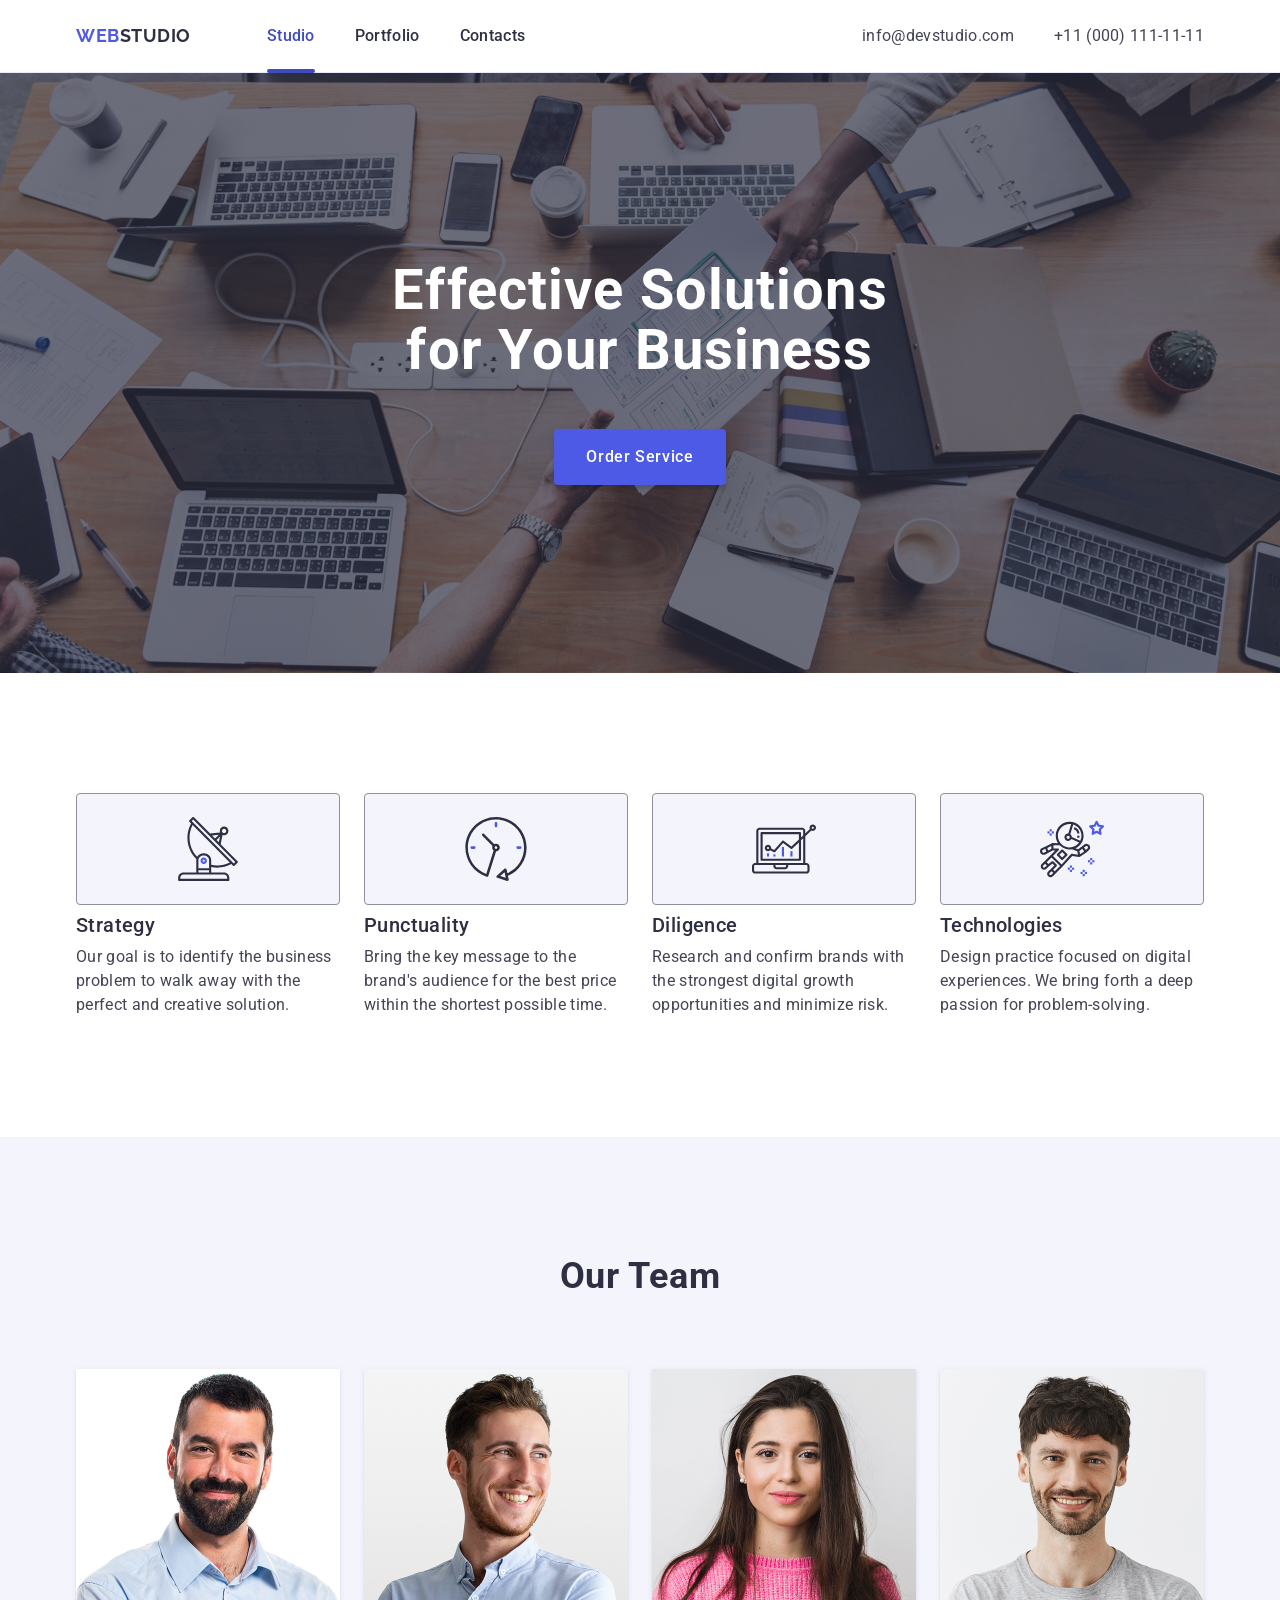
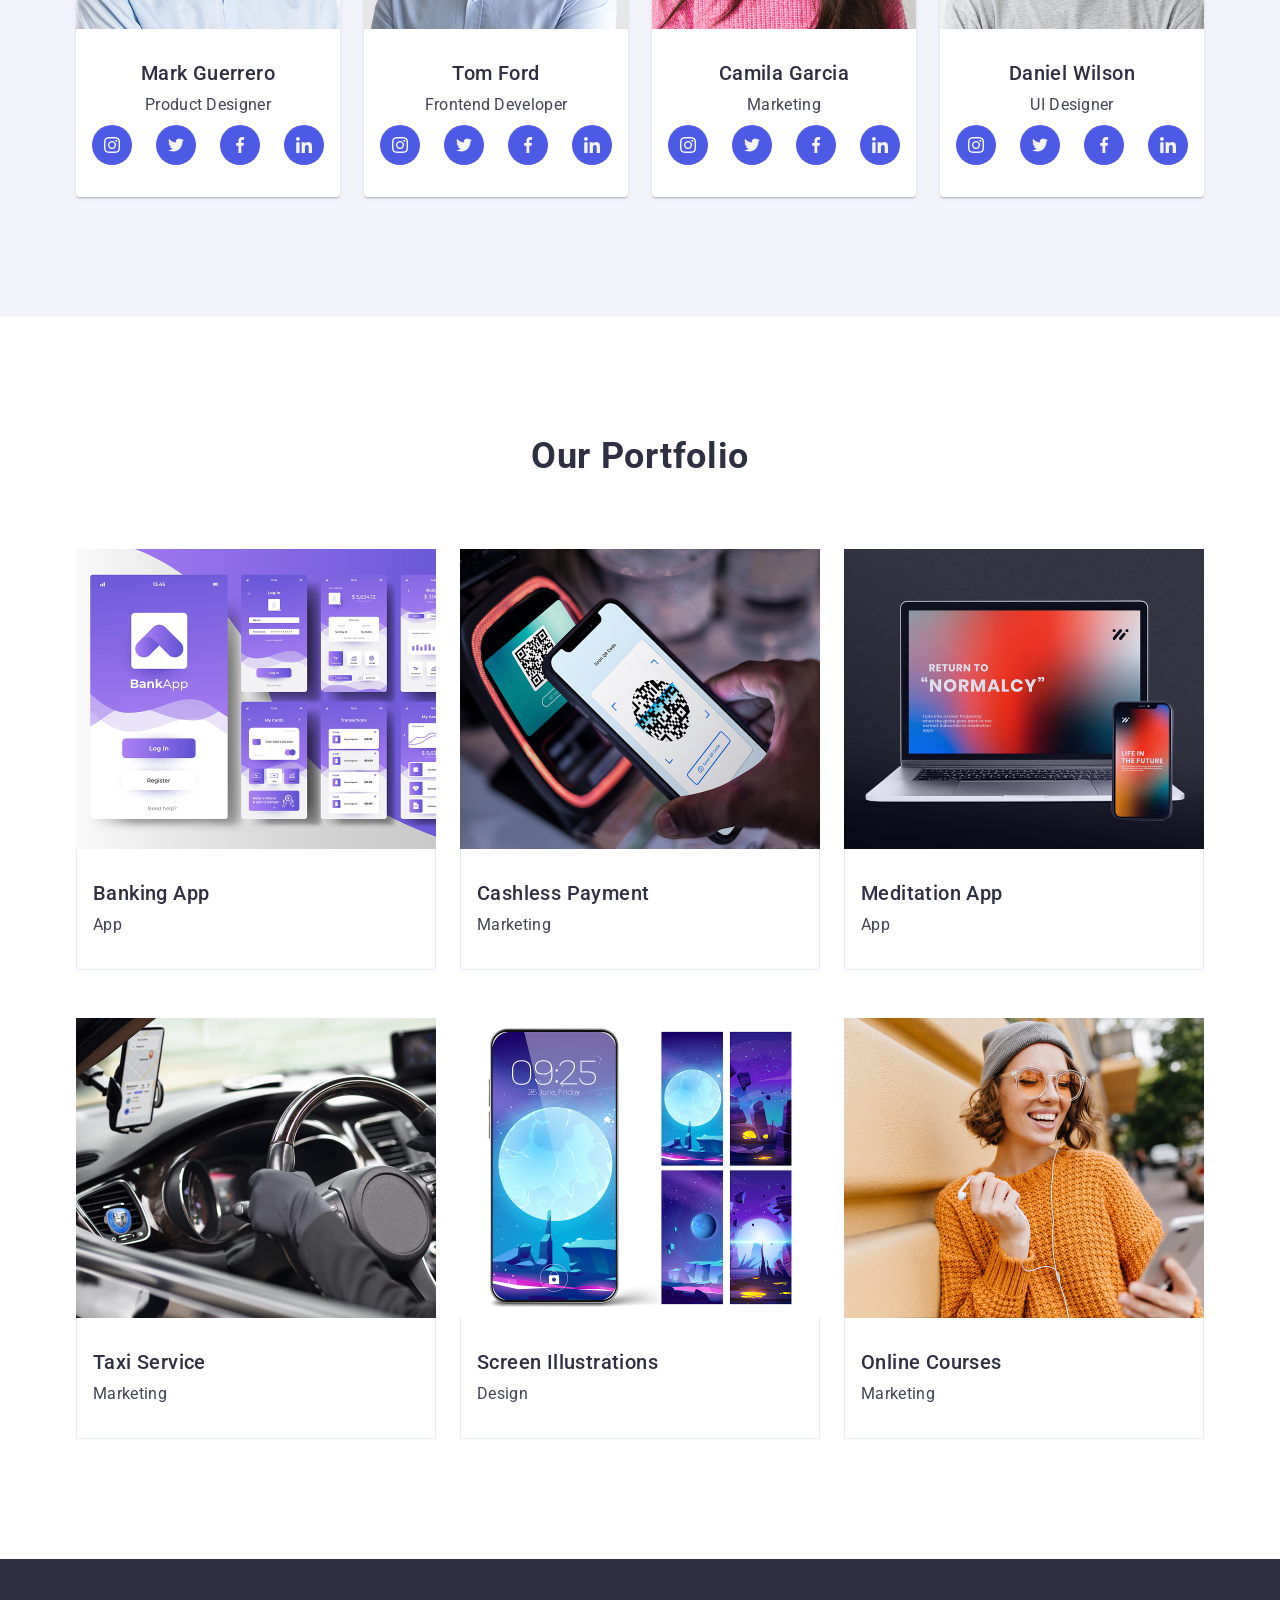
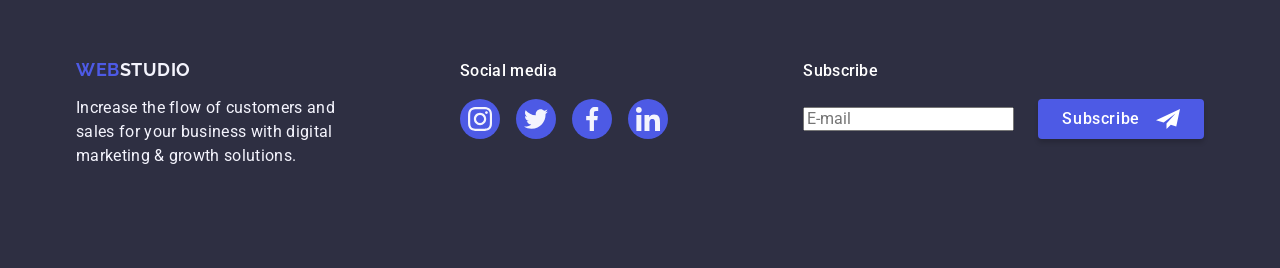
==== commit 8bd41482: "footer subscribe" ====
--- a/index.html
+++ b/index.html
@@ -337,7 +337,7 @@
             <a class="logo logo-footer" href="./index.html"><span class="logo-link">Web</span>Studio</a>
             <p class="footer-paragraph">Increase the flow of customers and sales for your business with digital marketing & growth solutions.</p>
             </div>
-        <div class="footer-social">
+            <div class="footer-social">
             <p class="footer-social-paragraph">Social media</p>
             <ul class="footer-social-list">
                 <li class="footer-social-item">
@@ -373,8 +373,21 @@
                     </a>
                 </li>
             </ul>
-        </div>
-        </div>
+            </div>
+            <div class="footer-subscribe">
+                <p class="footer-subscribe-paragraph">Subscribe</p>
+                <form class="footer-form">
+                    <label class="footer-form-label">
+                        <input type="email" name="email_user" placeholder="E-mail" />
+                    </label>
+                    <button class="footer-form-btn" type="submit">
+                        Subscribe
+                        <svg class="footer-btn-icon" width="24" height="24">
+                            <use href="./images/icons.svg#icon-frame"></use>
+                        </svg>
+                    </button>
+                </form>
+            </div>
     </footer>
 </body>
 </html>
--- a/css/styles.css
+++ b/css/styles.css
@@ -477,4 +477,63 @@
 
 .footer-social-icon {
   fill: var(--cloud);
+}
+
+.footer-subscribe {
+  margin-left: auto;
+}
+
+.footer-subscribe-paragraph {
+  font-weight: 500;
+  color: var(--white);
+  margin-bottom: 16px;
+}
+
+.footer-form {
+  display: flex;
+  justify-content: center;
+  align-items: center;
+}
+
+.footer-form-label {
+  margin-right: 24px;
+}
+
+.footer-form-btn {
+  cursor: pointer;
+  border: none;
+
+  font-weight: 500;
+  letter-spacing: 0.04em;
+  text-align: center;
+  color: var(--white);
+
+  display: inline-flex;
+  align-items: center;
+  justify-content: center;
+  gap: 16px;
+
+  padding: 8px 24px;
+  background-color: var(--iris);
+  border-radius: 4px;
+  box-shadow: 0 4px 4px 0 rgba(0, 0, 0, 0.15);
+  transition: 
+    transform 250ms cubic-bezier(0.4,0,0.2,1),
+    box-shadow 250ms cubic-bezier(0.4, 0, 0.2, 1),
+    background-color 250ms cubic-bezier(0.4, 0, 0.2, 1);
+}
+
+.footer-form-btn:hover,
+.footer-form-btn:focus {
+  transform: translateY(-1px);
+  background: var(--green);
+  box-shadow: 0 4px 4px 0 rgba(0, 0, 0, 0.15);
+}
+
+.footer-form-btn:active {
+  transform: translateY(1px);
+}
+
+.footer-btn-icon {
+  fill: var(--white);
 }
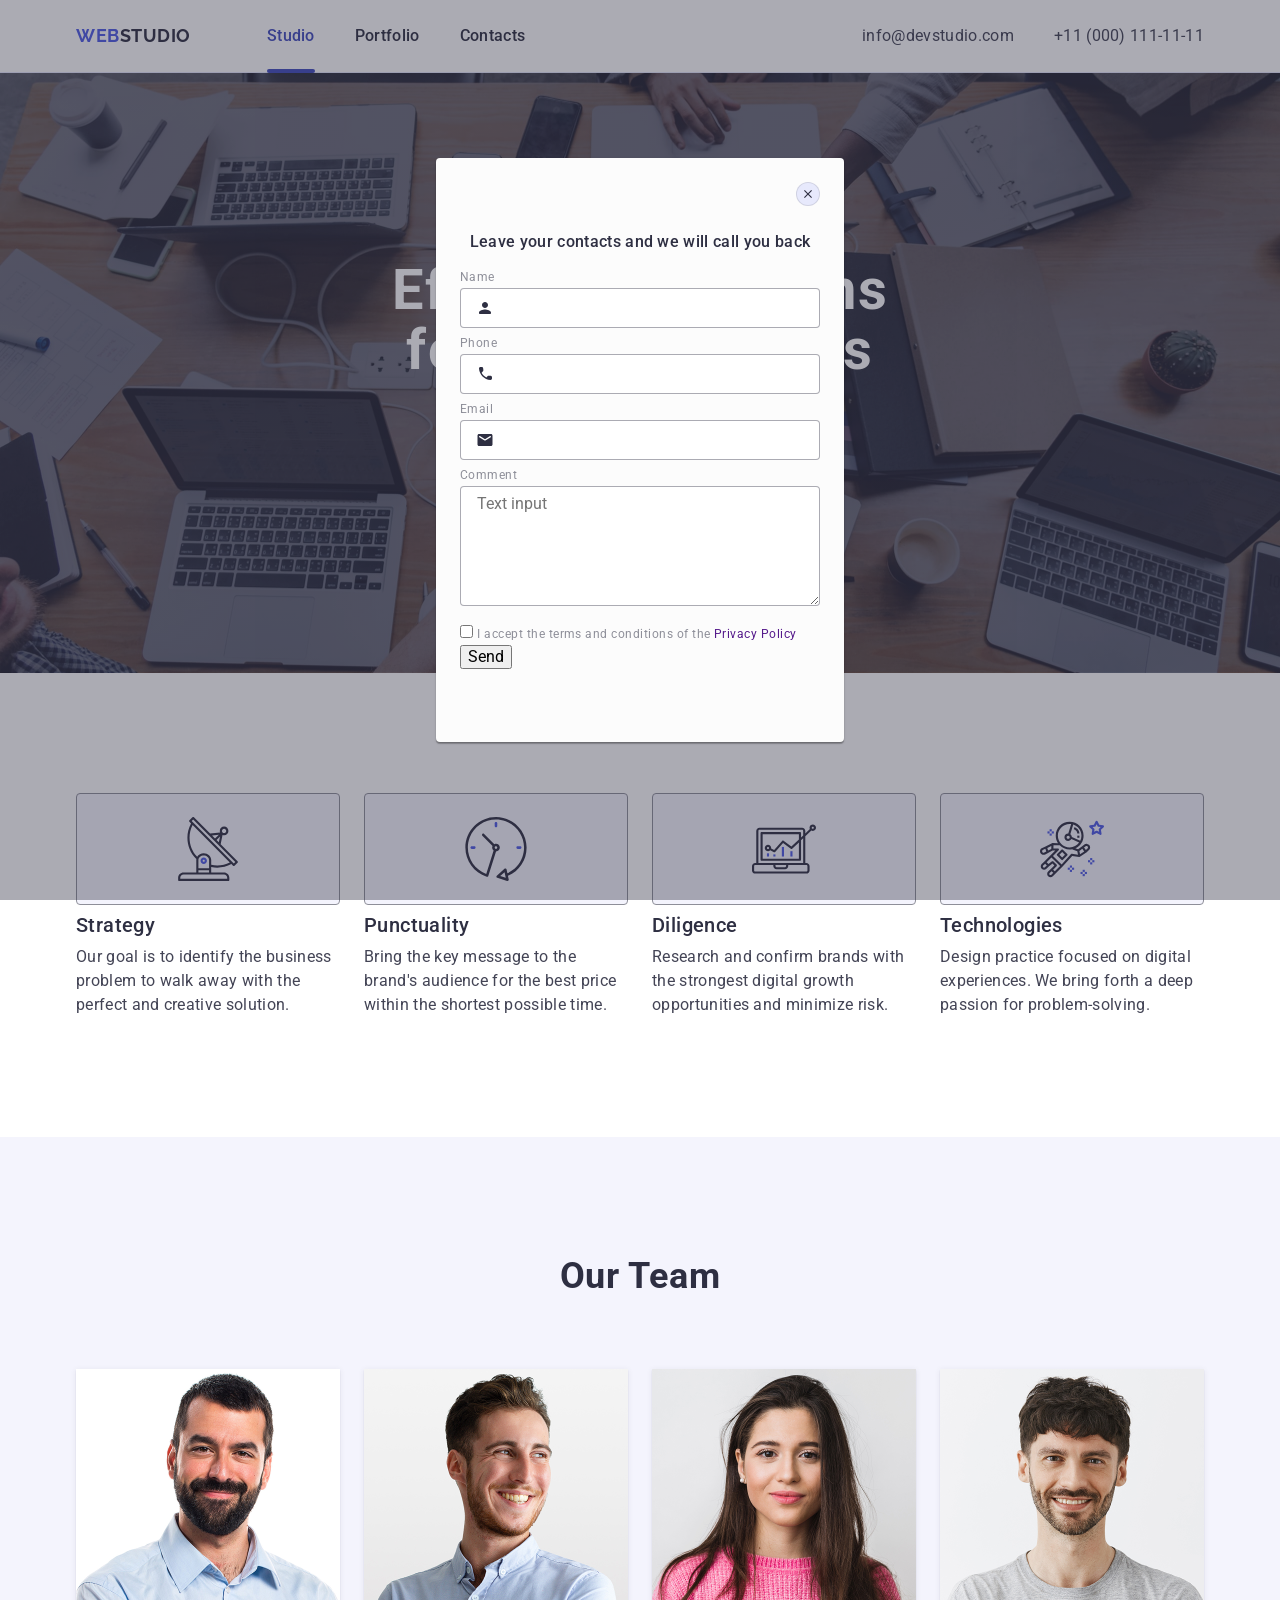
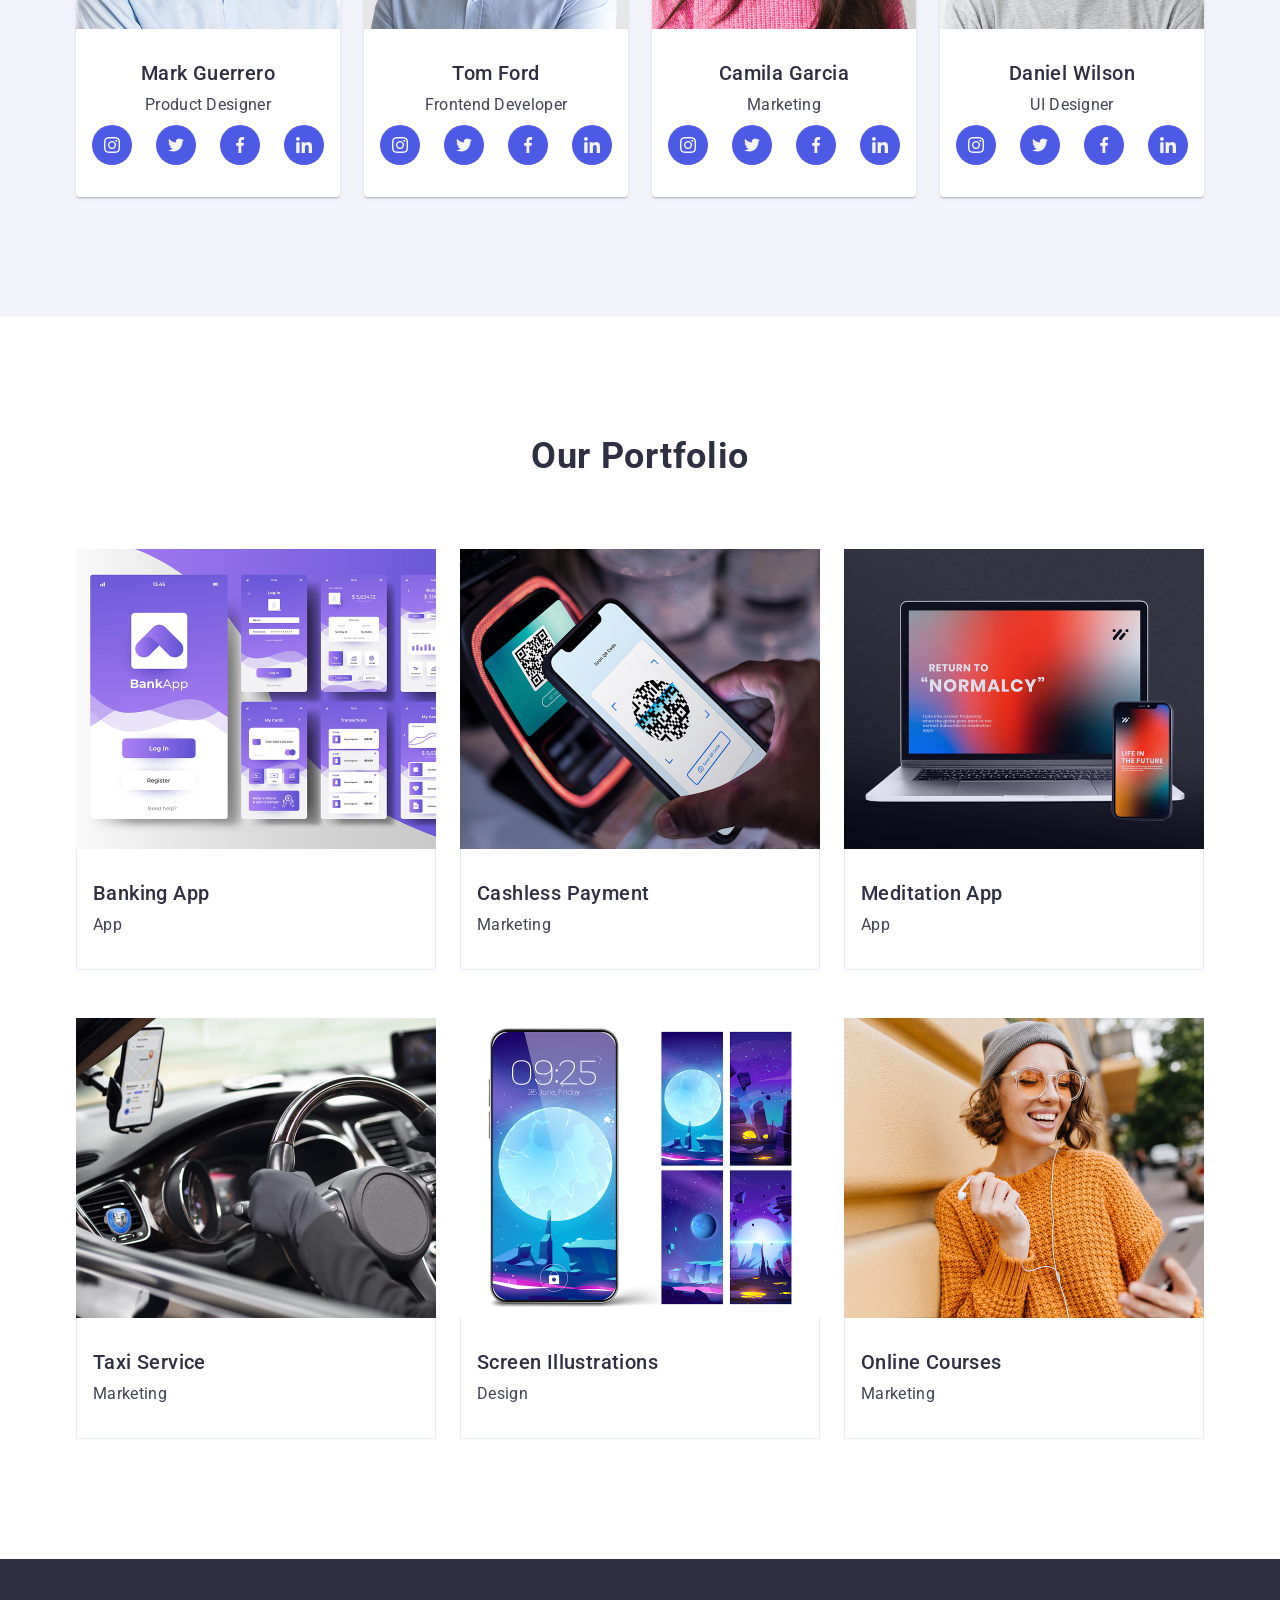
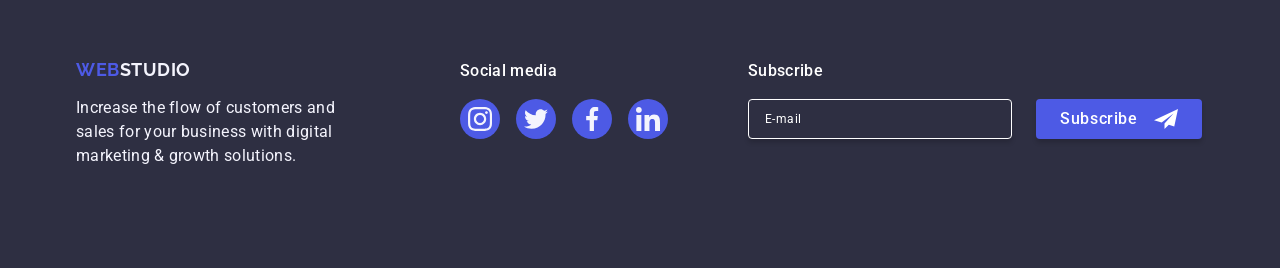
==== commit e3f7782d: "modal" ====
--- a/index.html
+++ b/index.html
@@ -378,7 +378,7 @@
                 <p class="footer-subscribe-paragraph">Subscribe</p>
                 <form class="footer-form">
                     <label class="footer-form-label">
-                        <input type="email" name="email_user" placeholder="E-mail" />
+                        <input  class="footer-form-input" type="email" name="email_user" placeholder="E-mail" />
                     </label>
                     <button class="footer-form-btn" type="submit">
                         Subscribe
@@ -389,5 +389,58 @@
                 </form>
             </div>
     </footer>
+
+    <div class="modal-overlay is-open">
+        <div class="modal">
+            <button class="modal-close" type="button">
+                <svg class="modal-close-vector" width="8" heigth="8" >
+                    <use href="./images/icons.svg#icon-close" ></use>
+                </svg>
+            </button>
+            <p class="modal-paragraph">Leave your contacts and we will call you back</p>
+            <form class="modal-form">
+                <div class="form-field">
+                    <label class="form-label" for="input-name">Name</label>
+                    <div class="input-wrapper">
+                        <input class="form-input" name="input-name" id="input-name" type="text" required/>
+                        <svg class="form-icon" width="18" height="24">
+                            <use href="./images/icons.svg#icon-person"></use>
+                        </svg>
+                    </div>
+                </div>
+                <div class="form-field">
+                    <label class="form-label" for="input-tel">Phone</label>
+                    <div class="input-wrapper">
+                        <input class="form-input" name="input-tel" id="input-tel" type="tel" required/>
+                        <svg class="form-icon" width="18" height="24">
+                            <use href="./images/icons.svg#icon-phone"></use>
+                        </svg>
+                    </div>
+                </div>
+                <div class="form-field">
+                    <label class="form-label" for="input-email">Email</label>
+                    <div class="input-wrapper">
+                        <input class="form-input" name="input-email" id="input-email" type="email" required/>
+                        <svg class="form-icon" width="18" height="24">
+                            <use href="./images/icons.svg#icon-email"></use>
+                        </svg>
+                    </div>
+                </div>
+                <div class="form-field">
+                    <label class="form-label" for="input-textarea">Comment</label>
+                    <div class="input-wrapper-textarea">
+                        <textarea class="form-textarea" name="input-textarea" rows="" cols="" placeholder="Text input" id="input-textarea"></textarea>
+                    </div>
+                </div>
+                <input type="checkbox" name="input-checkbox" value="" required />
+                    <svg class="form-icon" width="10" height="8">
+                        <use href="./images/icons.svg#icon-name"></use>
+                    </svg>
+                <label class="form-label" for="input-checkbox">I accept the terms and conditions of the <a class="form-checkbox-link" href="">Privacy Policy</a>
+                </label>
+                <button class="modal-form-btn" type="submit">Send</button>
+            </form>
+        </div>
+    </div>
 </body>
 </html>
--- a/css/styles.css
+++ b/css/styles.css
@@ -26,6 +26,7 @@
     background-color: var(--white);
     line-height: 1.5;
     letter-spacing: 0.02em;
+    
 }
 
 a {
@@ -427,7 +428,10 @@
 .footer-wrapper {
   display: flex;
   align-items: baseline;
-  gap: 120px;
+}
+
+.footer-head-container {
+  margin-right: 120px;
 }
 
 .logo-footer {
@@ -440,6 +444,10 @@
   letter-spacing: 0.02em;
   color: var(--cloud);
   max-width: 264px;
+}
+
+.footer-social {
+  margin-right: 80px;
 }
 
 .footer-social-paragraph {
@@ -479,10 +487,6 @@
   fill: var(--cloud);
 }
 
-.footer-subscribe {
-  margin-left: auto;
-}
-
 .footer-subscribe-paragraph {
   font-weight: 500;
   color: var(--white);
@@ -497,6 +501,38 @@
 
 .footer-form-label {
   margin-right: 24px;
+}
+
+.footer-form-input {
+  box-sizing: border-box;
+  height: 40px;
+  width: 264px;
+  background: var(--navy-blue);
+  border: 1px solid var(--white);
+  border-radius: 4px;
+  padding: 8px 16px;
+  font-weight: 400;
+  font-size: 12px;
+  line-height: 2;
+  letter-spacing: 0.04em;
+  color: var(--white);
+  box-shadow: 0 4px 4px 0 rgba(0, 0, 0, 0.15);
+  transition: 
+      box-shadow 250ms cubic-bezier(0.4, 0, 0.2, 1),
+      border-color 250ms cubic-bezier(0.4, 0, 0.2, 1);
+}
+
+.footer-form-input:hover,
+.footer-form-input:focus {
+  outline: none; 
+  border-color: var(--green);
+}
+
+.footer-form-input::placeholder {
+  font-size: 12px;
+  line-height: 2;
+  letter-spacing: 0.04em;
+  color: var(--white);
 }
 
 .footer-form-btn {
@@ -526,7 +562,7 @@
 .footer-form-btn:hover,
 .footer-form-btn:focus {
   transform: translateY(-1px);
-  background: var(--green);
+  background-color: var(--green);
   box-shadow: 0 4px 4px 0 rgba(0, 0, 0, 0.15);
 }
 
@@ -536,4 +572,129 @@
 
 .footer-btn-icon {
   fill: var(--white);
+}
+
+/*****************MODAL*******************/
+
+.modal-overlay {
+  background-color: var(--navy-blue-modal);
+
+  position: fixed;
+  top: 0;
+  left: 0;
+  width: 100%;
+  height: 100%;
+
+  opacity: 0;
+  pointer-events: none;
+  transition: opacity 250ms cubic-bezier(0.4,0,0.2,1);
+}
+
+.modal-overlay.is-open {
+  opacity: 1;
+  pointer-events: auto;
+}
+
+.modal {
+  position: relative;
+
+  border-radius: 4px;
+  width: 408px;
+  min-height: 584px;
+  padding: 72px 24px 24px 24px;
+
+  position: absolute;
+  top: 50%;
+  left: 50%;
+  transform: translate(-50%, -50%);
+
+  box-shadow: 0 1px 1px 0 rgba(0, 0, 0, 0.14), 0 1px 3px 0 rgba(0, 0, 0, 0.12), 0 2px 1px 0 rgba(0, 0, 0, 0.2);
+  background-color: var(--dairy);
+}
+
+.modal-close {
+  position: absolute;
+  top: 24px;
+  right: 24px;
+
+  cursor: pointer;
+  width: 24px;
+  height: 24px;
+  border: 1px solid rgba(0, 0, 0, 0.1);
+  border-radius: 50%;
+  background-color: var(--cornflower);
+
+  display: flex;
+  justify-content: center;
+  align-items: center;
+
+  transition: 
+      transform 250ms cubic-bezier(0.4, 0, 0.2, 1),
+      box-shadow 250ms cubic-bezier(0.4, 0, 0.2, 1),
+      background-color 250ms cubic-bezier(0.4, 0, 0.2, 1);
+}
+
+.modal-close:hover,
+.modal-close:focus {
+  transform: translateY(-1px);
+  box-shadow: 0 4px 4px 0 rgba(0, 0, 0, 0.15);
+  background-color: var(--ocean);
+}
+
+.modal-close:active {
+  transform: translateY(1px);
+}
+
+.modal-close-vector {
+  fill: var(--navy-blue);
+}
+
+.modal-paragraph {
+  font-weight: 500;
+  text-align: center;
+  color: var(--navy-blue);
+  margin-bottom: 16px;
+}
+
+.form-field {
+  display: flex;
+  flex-direction: column;
+  gap: 4px;
+  margin-bottom: 8px;
+}
+
+.form-label {
+  font-size: 12px;
+  line-height: 1.16667;
+  letter-spacing: 0.04em;
+  color: var(--light-slate);
+}
+
+.input-wrapper {
+  position: relative;
+}
+
+.form-input {
+  width: 100%;
+  height: 40px;
+  border: 1px solid var(--navy-blue-modal);
+  border-radius: 4px;
+  padding: 8px 16px 8px 38px;
+}
+
+.form-icon {
+  position: absolute;
+  left: 16px;
+  top: 50%;
+  transform: translateY(-50%);
+
+  fill: var(--navy-blue);
+}
+
+.form-textarea {
+  width: 100%;
+  height: 120px;
+  padding: 8px 16px;
+  border: 1px solid var(--navy-blue-modal);
+  border-radius: 4px;
 }
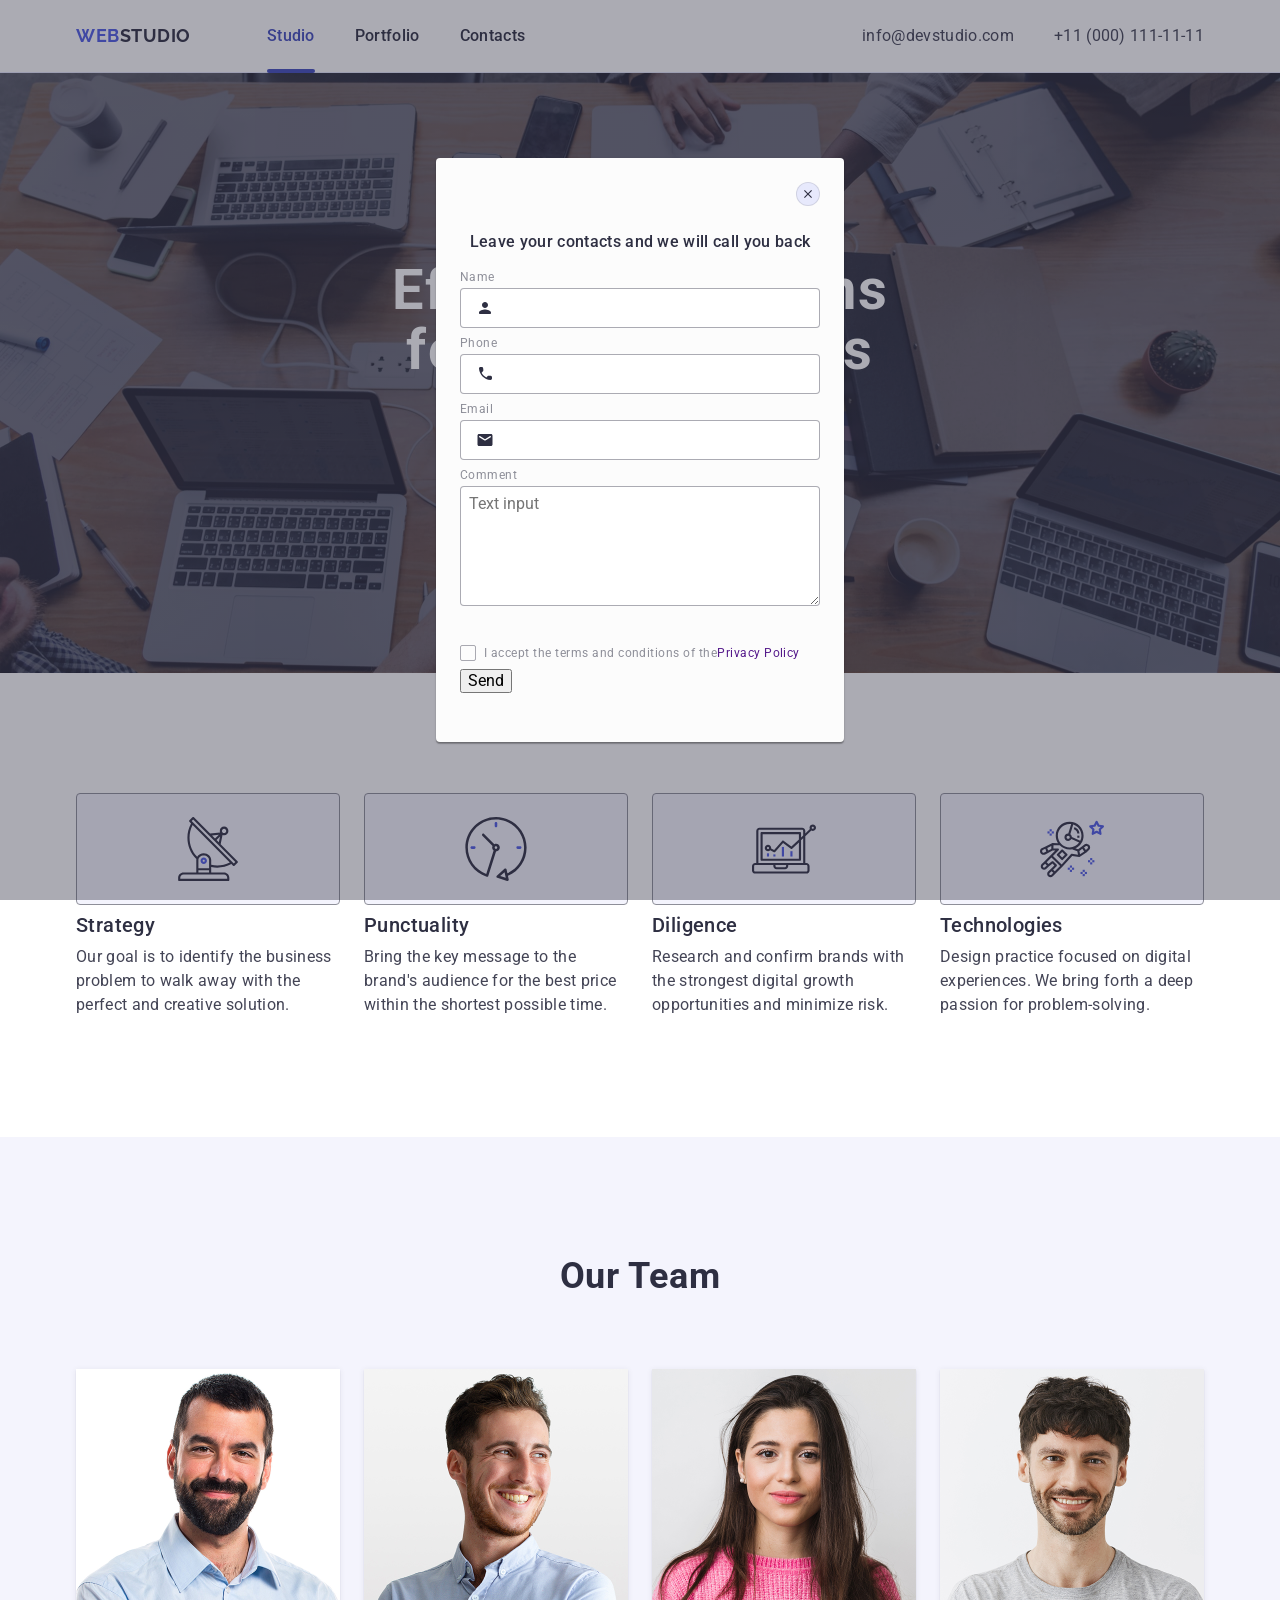
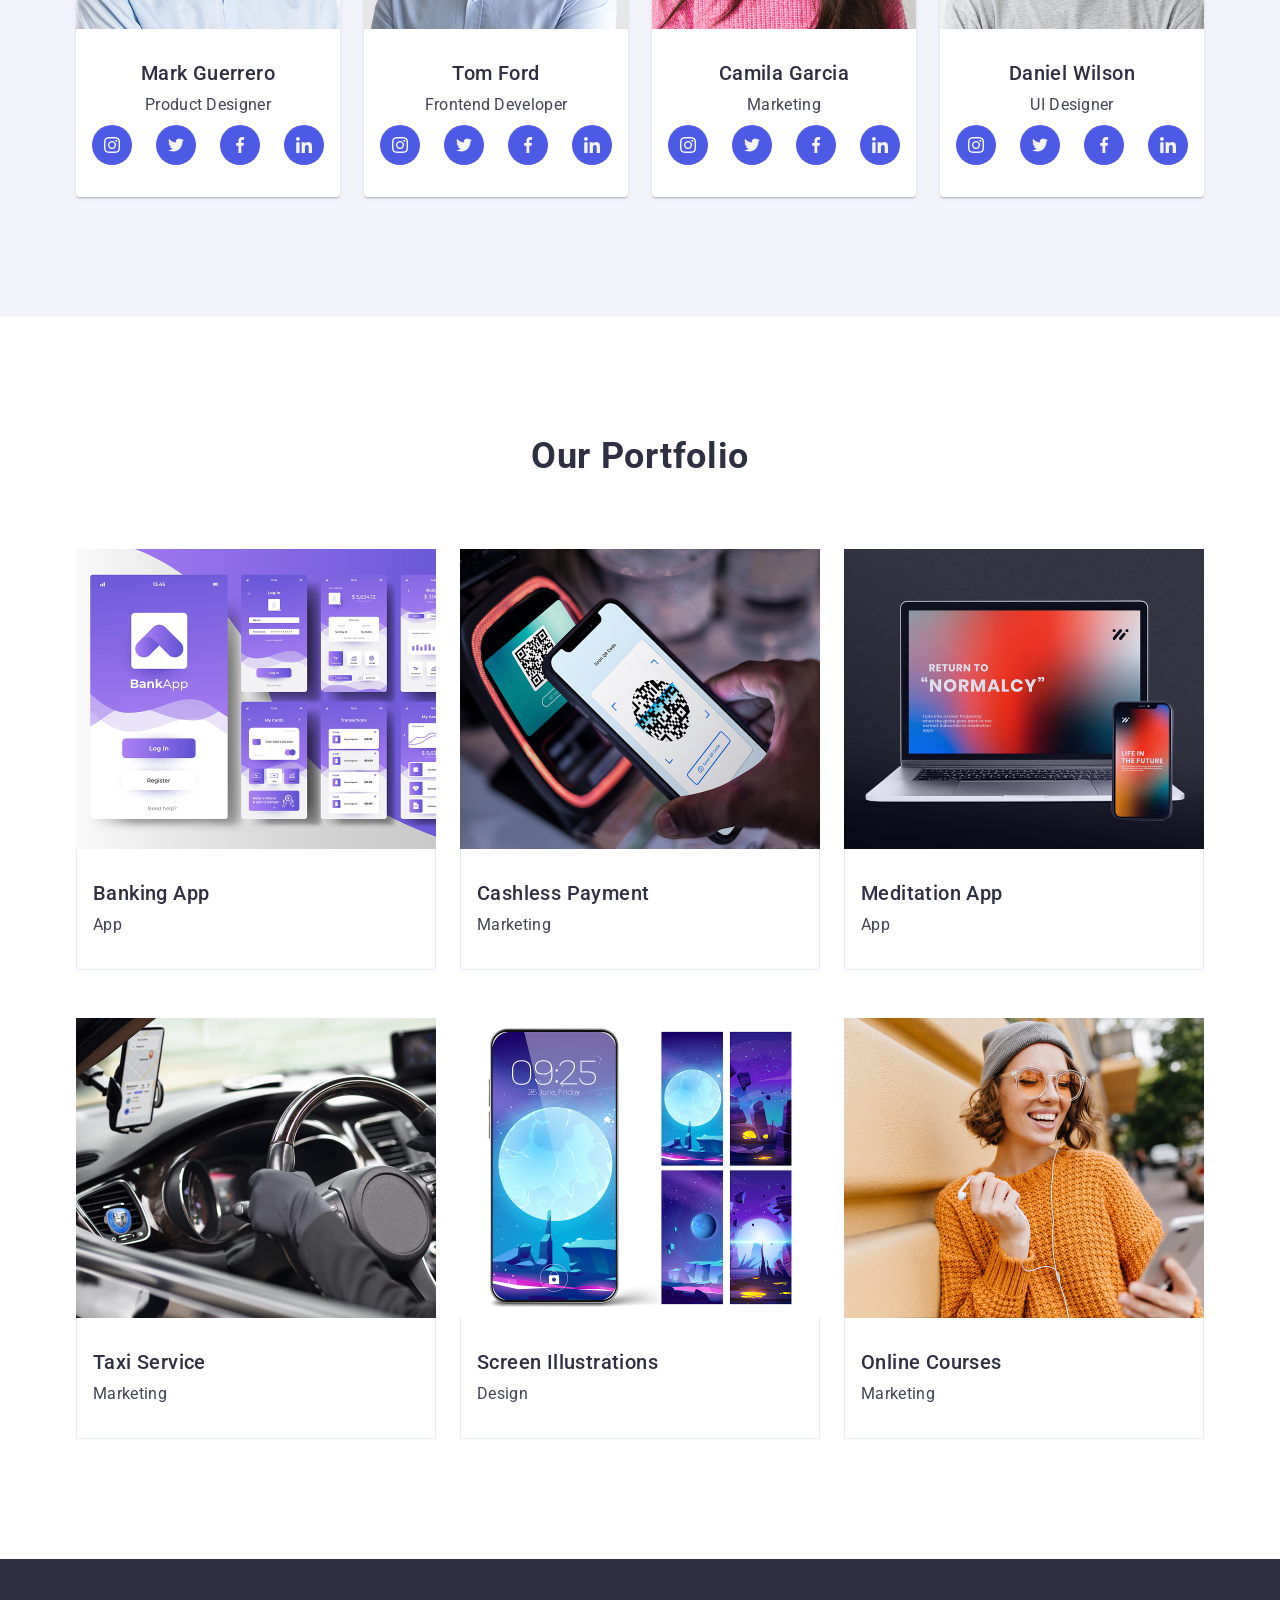
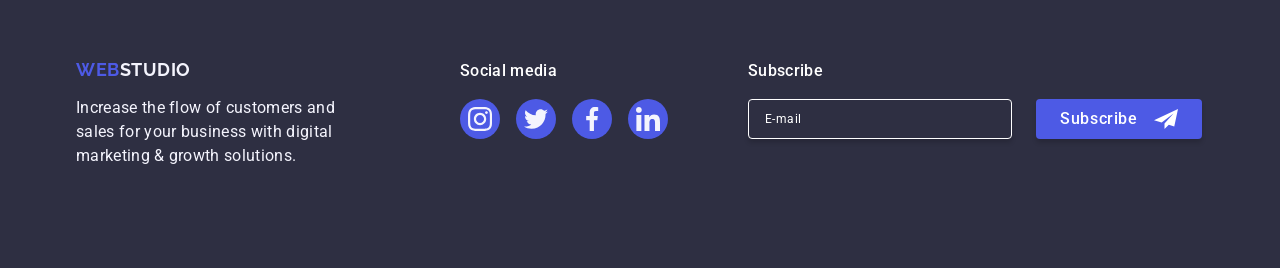
==== commit abbc28b1: "modal" ====
--- a/index.html
+++ b/index.html
@@ -377,7 +377,7 @@
             <div class="footer-subscribe">
                 <p class="footer-subscribe-paragraph">Subscribe</p>
                 <form class="footer-form">
-                    <label class="footer-form-label">
+                    <label class="footer-form-label" for="email_user">
                         <input  class="footer-form-input" type="email" name="email_user" placeholder="E-mail" />
                     </label>
                     <button class="footer-form-btn" type="submit">
@@ -402,7 +402,7 @@
                 <div class="form-field">
                     <label class="form-label" for="input-name">Name</label>
                     <div class="input-wrapper">
-                        <input class="form-input" name="input-name" id="input-name" type="text" required/>
+                        <input class="form-input" name="input-name" id="input-name" type="text" />
                         <svg class="form-icon" width="18" height="24">
                             <use href="./images/icons.svg#icon-person"></use>
                         </svg>
@@ -411,7 +411,7 @@
                 <div class="form-field">
                     <label class="form-label" for="input-tel">Phone</label>
                     <div class="input-wrapper">
-                        <input class="form-input" name="input-tel" id="input-tel" type="tel" required/>
+                        <input class="form-input" name="input-tel" id="input-tel" type="tel" />
                         <svg class="form-icon" width="18" height="24">
                             <use href="./images/icons.svg#icon-phone"></use>
                         </svg>
@@ -420,7 +420,7 @@
                 <div class="form-field">
                     <label class="form-label" for="input-email">Email</label>
                     <div class="input-wrapper">
-                        <input class="form-input" name="input-email" id="input-email" type="email" required/>
+                        <input class="form-input" name="input-email" id="input-email" type="email" />
                         <svg class="form-icon" width="18" height="24">
                             <use href="./images/icons.svg#icon-email"></use>
                         </svg>
@@ -432,13 +432,26 @@
                         <textarea class="form-textarea" name="input-textarea" rows="" cols="" placeholder="Text input" id="input-textarea"></textarea>
                     </div>
                 </div>
-                <input type="checkbox" name="input-checkbox" value="" required />
-                    <svg class="form-icon" width="10" height="8">
-                        <use href="./images/icons.svg#icon-name"></use>
-                    </svg>
-                <label class="form-label" for="input-checkbox">I accept the terms and conditions of the <a class="form-checkbox-link" href="">Privacy Policy</a>
-                </label>
+                <div class="form-field">
+                    <input 
+                        class="input-check" 
+                        type="checkbox" 
+                        name="input-checkbox" 
+                        id="input-checkbox" 
+                        value="true" 
+                        required 
+                    />
+                    <label class="form-label-checked" for="input-checkbox">
+                    <span class="form-checked-icon">
+                        <svg class="form-icon-checkbox" width="10" height="8">
+                            <use href="./images/icons.svg#icon-vector"></use>
+                        </svg>
+                    </span>
+                    I accept the terms and conditions of the <a class="form-checkbox-link" href="">Privacy Policy</a>
+                    </label>
+                </div>
                 <button class="modal-form-btn" type="submit">Send</button>
+                
             </form>
         </div>
     </div>
--- a/css/styles.css
+++ b/css/styles.css
@@ -657,13 +657,12 @@
 }
 
 .form-field {
-  display: flex;
-  flex-direction: column;
-  gap: 4px;
   margin-bottom: 8px;
 }
 
 .form-label {
+  display: block;
+  margin-bottom: 4px;
   font-size: 12px;
   line-height: 1.16667;
   letter-spacing: 0.04em;
@@ -694,7 +693,43 @@
 .form-textarea {
   width: 100%;
   height: 120px;
-  padding: 8px 16px;
+  padding: 8px ;
   border: 1px solid var(--navy-blue-modal);
   border-radius: 4px;
+}
+
+.input-check {
+  opacity: 0;
+  pointer-events: none;
+}
+
+.form-label-checked {
+  display: flex;
+  align-items: center;
+  position: relative;
+
+  font-weight: 400;
+  font-size: 12px;
+  line-height: 1.16667;
+  letter-spacing: 0.04em;
+  color: var(--light-slate);
+}
+
+.form-checked-icon {
+  width: 16px;
+  height: 16px;
+  border-radius: 2px;
+  border: 1px solid var(--navy-blue-modal);
+  margin-right: 8px;
+
+  display: flex;
+  justify-content: center;
+  align-items: center;
+  fill: transparent;
+}
+
+.input-check:checked + .form-label-checked .form-icon-checkbox {
+  border: none;
+  fill: var(--cloud);
+  background-color: var(--ocean);
 }
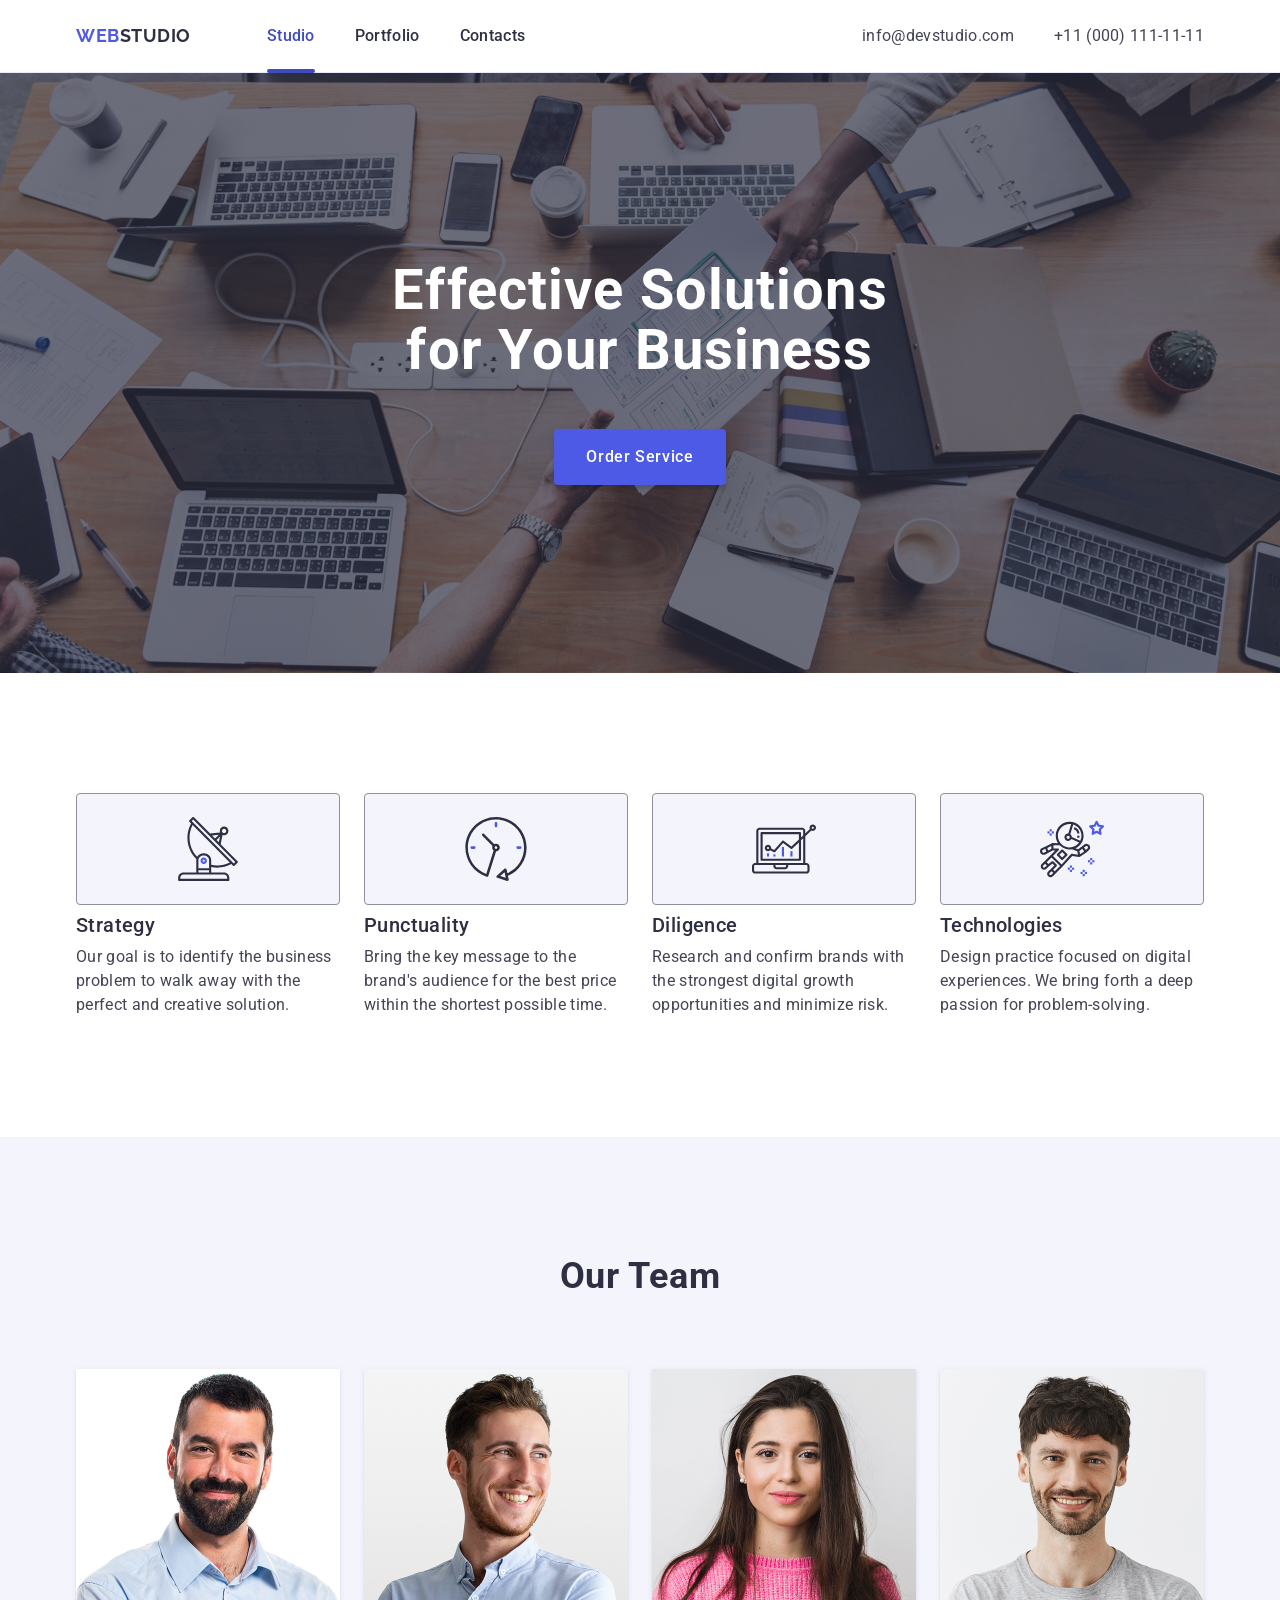
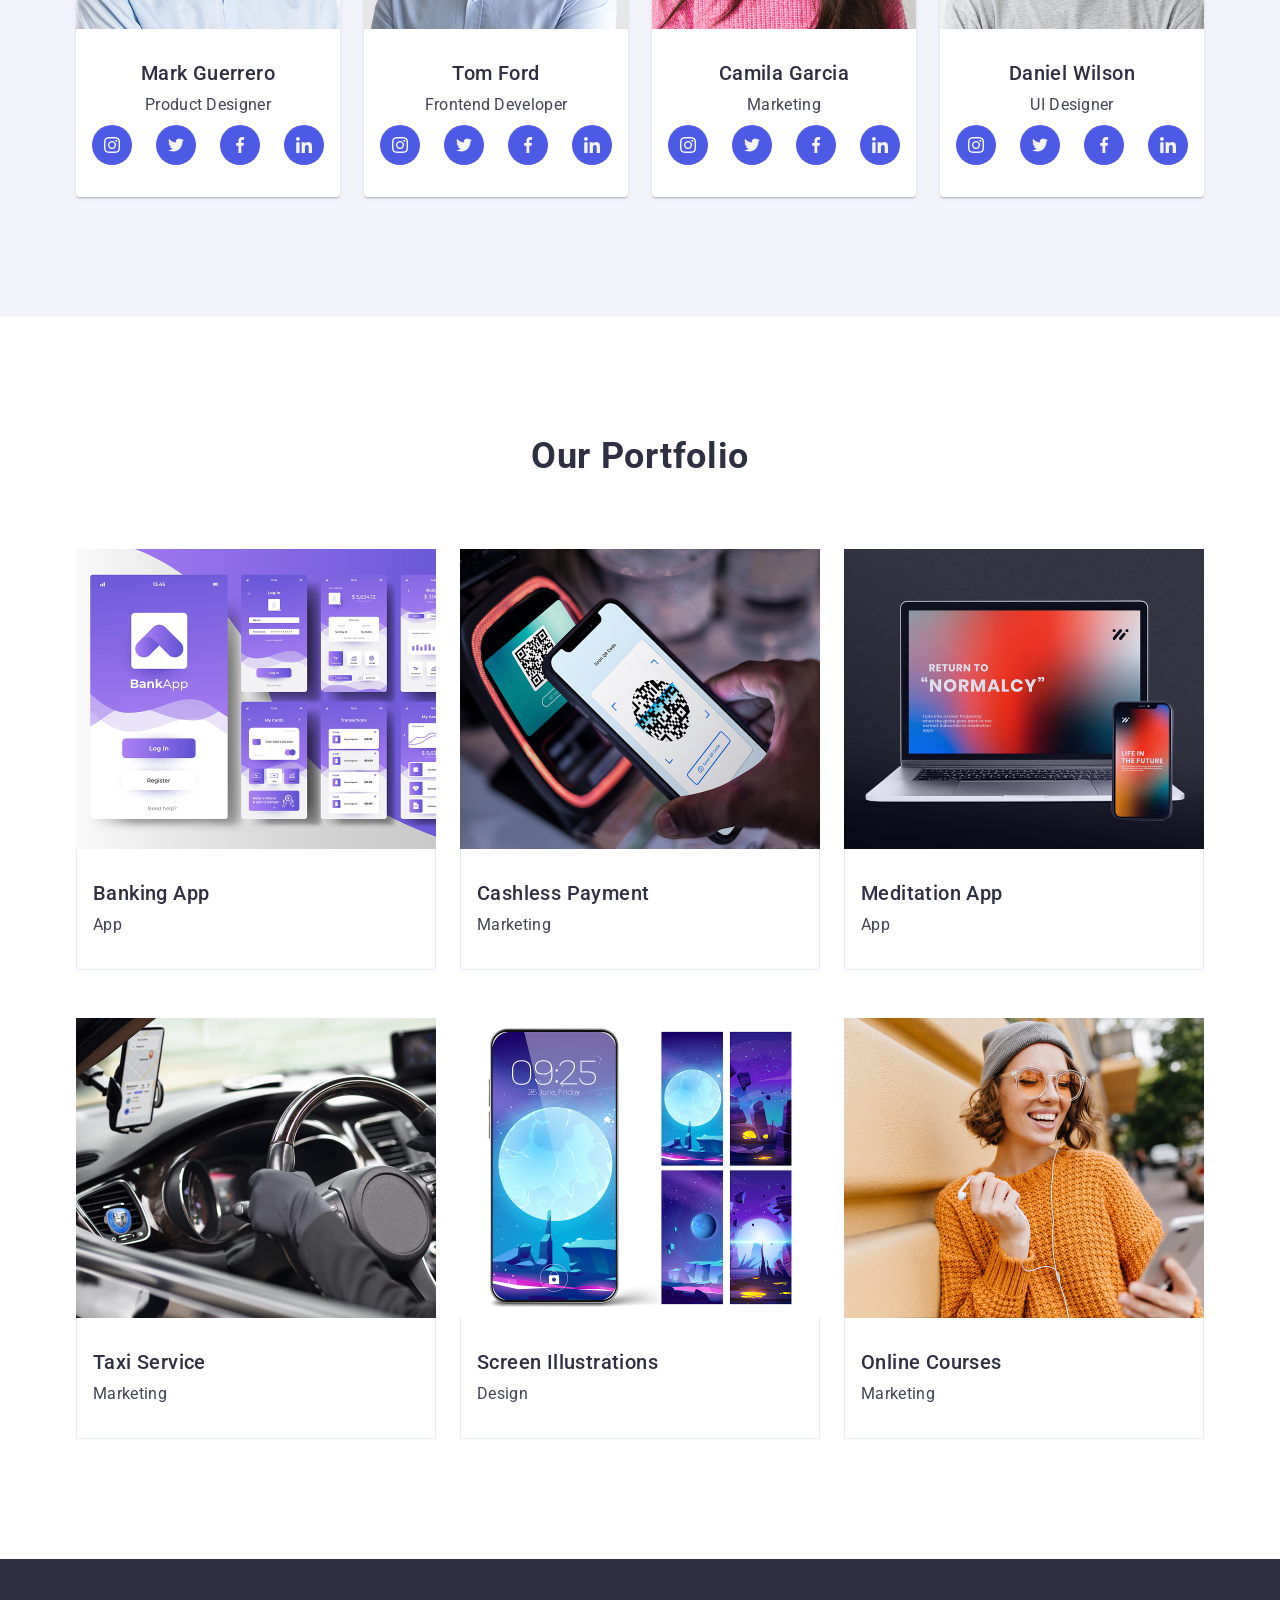
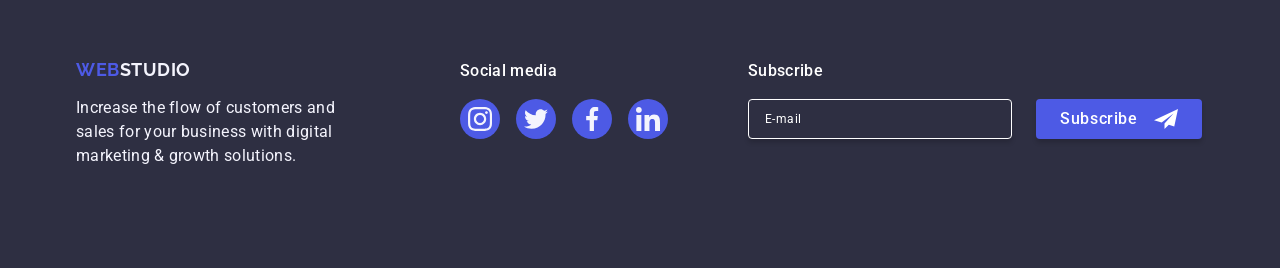
==== commit 2b66ca41: "modal+footer" ====
--- a/index.html
+++ b/index.html
@@ -390,7 +390,7 @@
             </div>
     </footer>
 
-    <div class="modal-overlay is-open">
+    <div class="modal-overlay">
         <div class="modal">
             <button class="modal-close" type="button">
                 <svg class="modal-close-vector" width="8" heigth="8" >
@@ -402,7 +402,7 @@
                 <div class="form-field">
                     <label class="form-label" for="input-name">Name</label>
                     <div class="input-wrapper">
-                        <input class="form-input" name="input-name" id="input-name" type="text" />
+                        <input class="form-input" name="name" id="input-name" type="text" />
                         <svg class="form-icon" width="18" height="24">
                             <use href="./images/icons.svg#icon-person"></use>
                         </svg>
@@ -411,7 +411,7 @@
                 <div class="form-field">
                     <label class="form-label" for="input-tel">Phone</label>
                     <div class="input-wrapper">
-                        <input class="form-input" name="input-tel" id="input-tel" type="tel" />
+                        <input class="form-input" name="tel" id="input-tel" type="phone" />
                         <svg class="form-icon" width="18" height="24">
                             <use href="./images/icons.svg#icon-phone"></use>
                         </svg>
@@ -420,7 +420,7 @@
                 <div class="form-field">
                     <label class="form-label" for="input-email">Email</label>
                     <div class="input-wrapper">
-                        <input class="form-input" name="input-email" id="input-email" type="email" />
+                        <input class="form-input" name="email" id="input-email" type="email" />
                         <svg class="form-icon" width="18" height="24">
                             <use href="./images/icons.svg#icon-email"></use>
                         </svg>
@@ -429,12 +429,12 @@
                 <div class="form-field">
                     <label class="form-label" for="input-textarea">Comment</label>
                     <div class="input-wrapper-textarea">
-                        <textarea class="form-textarea" name="input-textarea" rows="" cols="" placeholder="Text input" id="input-textarea"></textarea>
+                        <textarea class="form-textarea" name="comment" rows="" cols="" placeholder="Text input" id="input-textarea"></textarea>
                     </div>
                 </div>
                 <div class="form-field">
                     <input 
-                        class="input-check" 
+                        class="input-check visually-hidden" 
                         type="checkbox" 
                         name="input-checkbox" 
                         id="input-checkbox" 
@@ -447,11 +447,13 @@
                             <use href="./images/icons.svg#icon-vector"></use>
                         </svg>
                     </span>
-                    I accept the terms and conditions of the <a class="form-checkbox-link" href="">Privacy Policy</a>
+                    I accept the terms and conditions of the &nbsp;<a class="form-checkbox-link" href="">Privacy Policy</a>
                     </label>
                 </div>
-                <button class="modal-form-btn" type="submit">Send</button>
-                
+                <div class="btn-div">
+                    <button class="modal-form-btn" type="submit">Send
+                    </button>
+                </div>
             </form>
         </div>
     </div>
--- a/css/styles.css
+++ b/css/styles.css
@@ -603,7 +603,6 @@
   min-height: 584px;
   padding: 72px 24px 24px 24px;
 
-  position: absolute;
   top: 50%;
   left: 50%;
   transform: translate(-50%, -50%);
@@ -631,7 +630,8 @@
   transition: 
       transform 250ms cubic-bezier(0.4, 0, 0.2, 1),
       box-shadow 250ms cubic-bezier(0.4, 0, 0.2, 1),
-      background-color 250ms cubic-bezier(0.4, 0, 0.2, 1);
+      background-color 250ms cubic-bezier(0.4, 0, 0.2, 1),
+      fill 250ms cubic-bezier(0.4, 0, 0.2, 1);
 }
 
 .modal-close:hover,
@@ -679,6 +679,20 @@
   border: 1px solid var(--navy-blue-modal);
   border-radius: 4px;
   padding: 8px 16px 8px 38px;
+  transition: 
+      border-color 250ms cubic-bezier(0.4, 0, 0.2, 1),
+      fill 250ms cubic-bezier(0.4, 0, 0.2, 1);
+}
+
+.form-input:hover,
+.form-input:focus {
+  outline: none;
+  border-color: var(--iris);
+}
+
+.form-input:hover + .form-icon,
+.form-input:focus + .form-icon {
+  fill: var(--iris);
 }
 
 .form-icon {
@@ -696,6 +710,15 @@
   padding: 8px ;
   border: 1px solid var(--navy-blue-modal);
   border-radius: 4px;
+  resize: none;
+  outline: none;
+  transition: 
+      border-color 250ms cubic-bezier(0.4, 0, 0.2, 1);
+}
+
+.form-textarea:hover,
+.form-textarea:focus {
+  border-color: var(--iris);
 }
 
 .input-check {
@@ -726,10 +749,60 @@
   justify-content: center;
   align-items: center;
   fill: transparent;
-}
-
-.input-check:checked + .form-label-checked .form-icon-checkbox {
+  transition:
+    background-color 250ms cubic-bezier(0.4,0,0.2,1),
+    fill 250ms cubic-bezier(0.4,0,0.2,1),
+    border-color 250ms cubic-bezier(0.4,0,0.2,1);
+}
+
+.input-check:checked + .form-label-checked .form-checked-icon {
   border: none;
   fill: var(--cloud);
   background-color: var(--ocean);
+}
+
+.form-checkbox-link {
+  line-height: 1.33333;
+  text-decoration: underline;
+  text-decoration-skip-ink: none;
+  color: var(--iris);
+}
+
+.btn-div {
+  display: flex;
+  justify-content: center;
+  padding-top: 24px;
+}
+
+.modal-form-btn {
+  min-width: 169px;
+  font-weight: 500;
+  font-size: 16px;
+  line-height: 1.5;
+  letter-spacing: 0.04em;
+  text-align: center;
+  color: var(--white);
+
+  padding: 16px 32px;
+  box-shadow: 0 4px 4px 0 rgba(0, 0, 0, 0.15);
+  background-color: var(--iris);
+  border-radius: 4px;
+  cursor: pointer;
+  border: none;
+  transition: 
+    transform 250ms cubic-bezier(0.4,0,0.2,1),
+    color 250ms cubic-bezier(0.4, 0, 0.2, 1),
+    background-color 250ms cubic-bezier(0.4, 0, 0.2, 1);
+}
+
+.modal-form-btn:hover,
+.modal-form-btn:focus {
+  transform: translateY(-1px);
+  background-color: var(--ocean);
+  color: var(--white);
+  box-shadow: 0 4px 4px 0 rgba(0, 0, 0, 0.15);
+}
+
+.modal-form-btn:active {
+  transform: translateY(1px);
 }
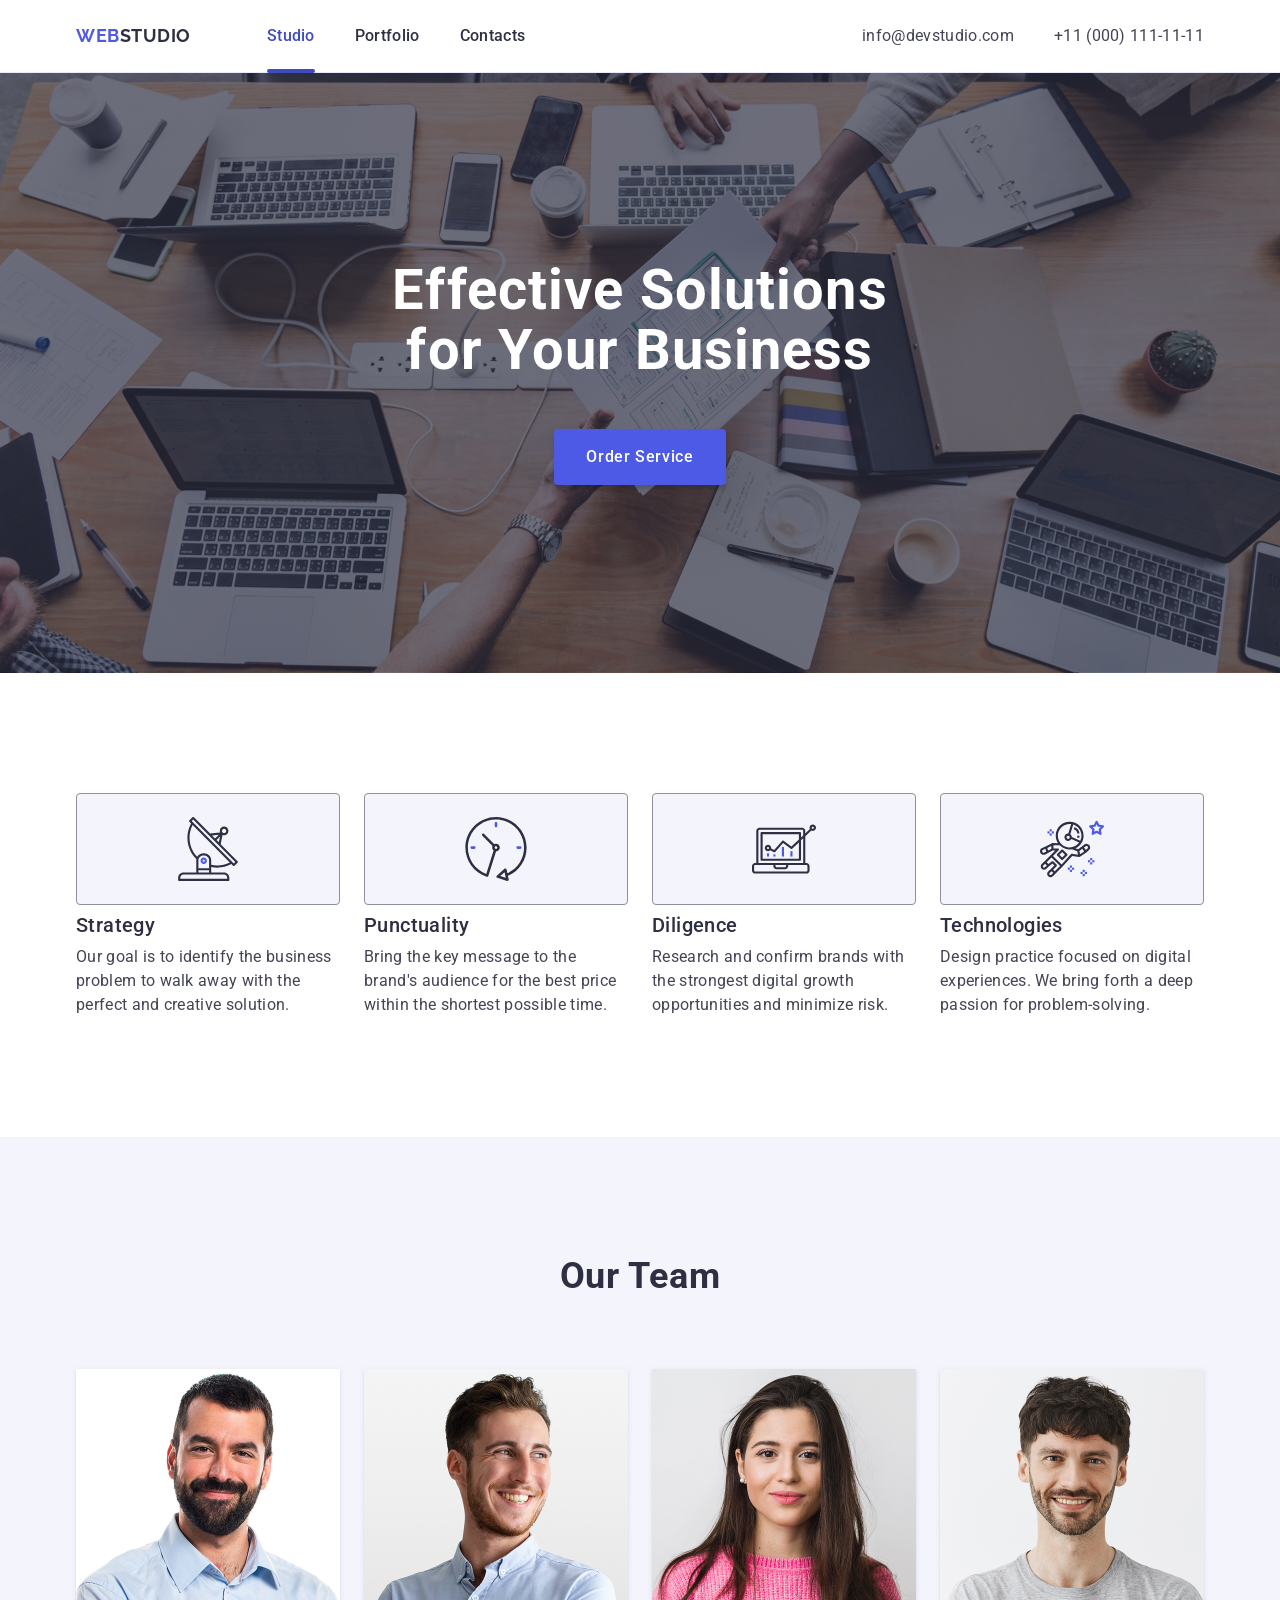
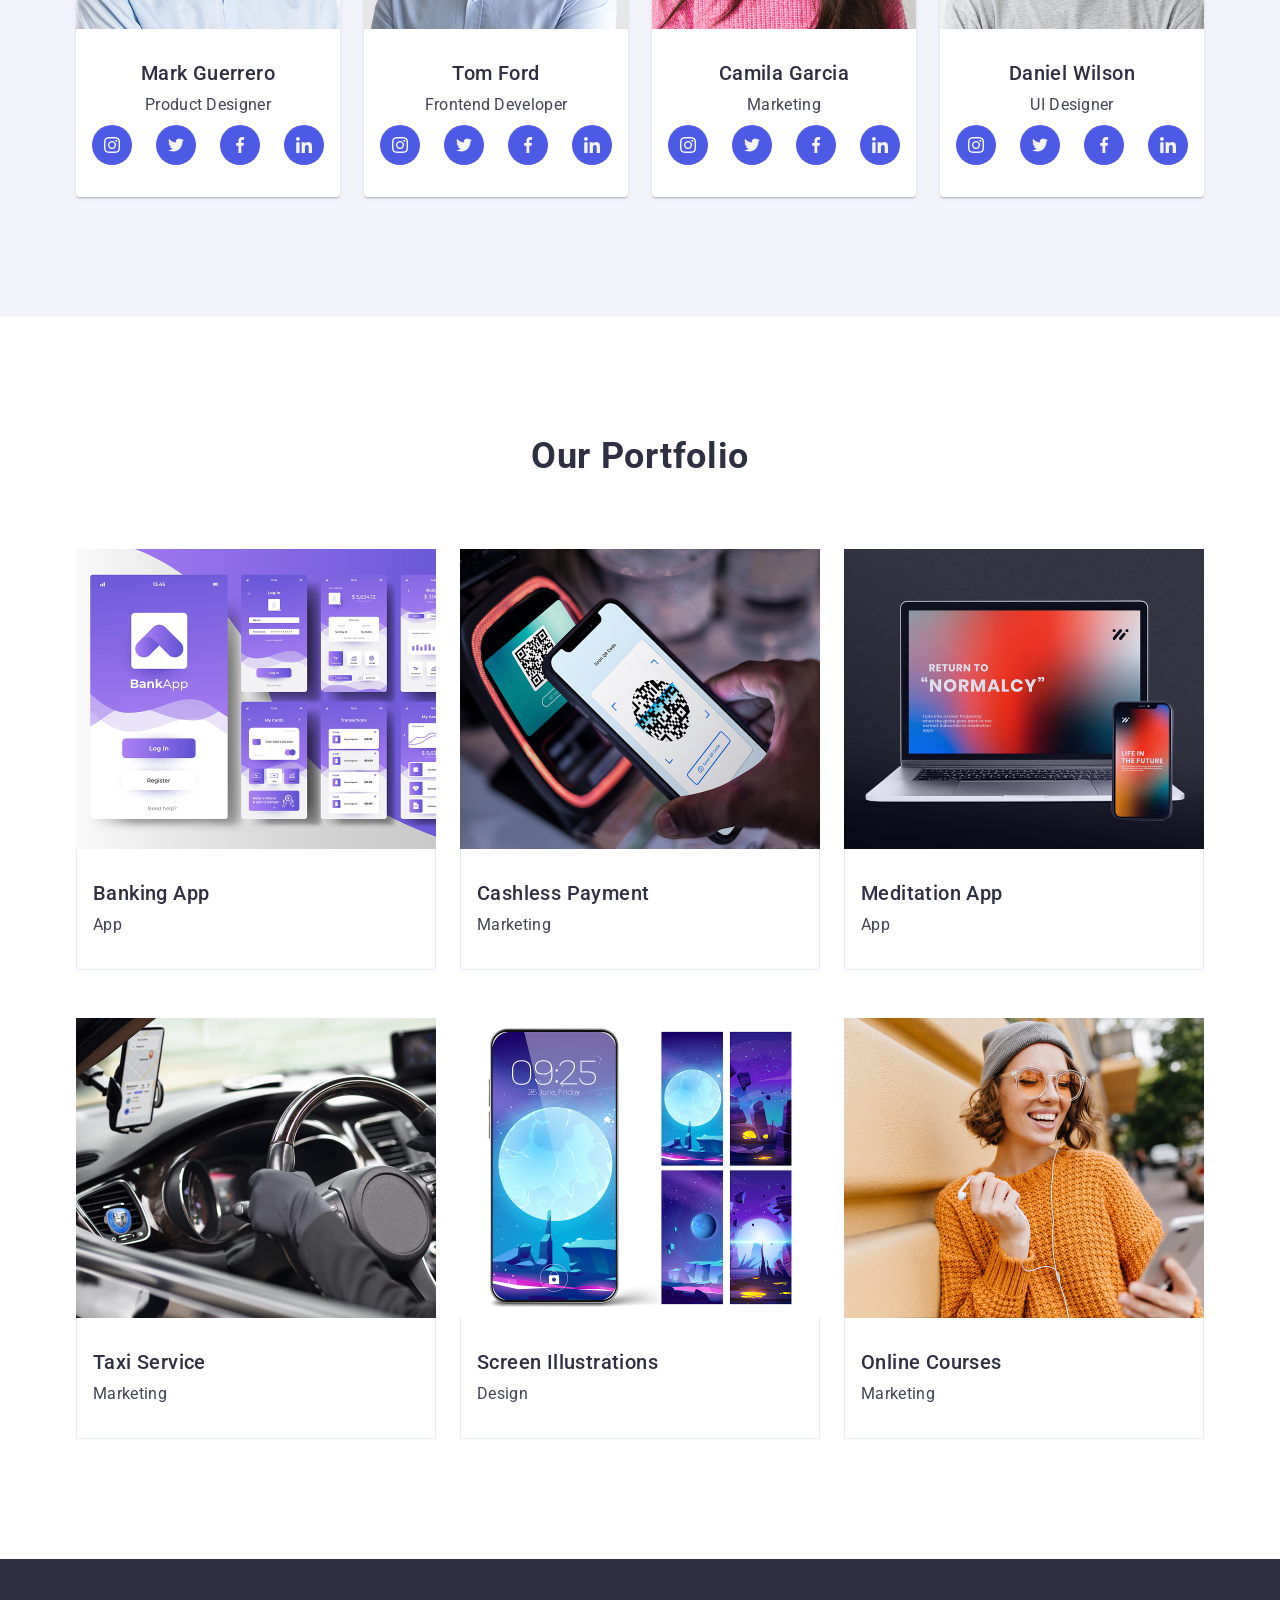
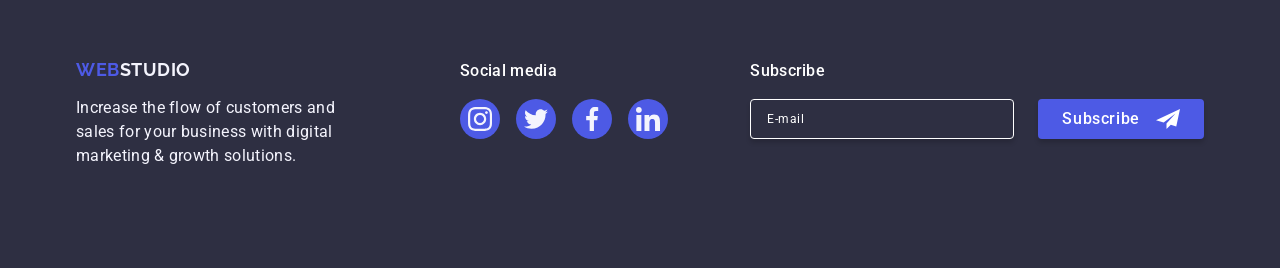
==== commit 8a7a6662: "redact_1" ====
--- a/index.html
+++ b/index.html
@@ -338,8 +338,8 @@
             <p class="footer-paragraph">Increase the flow of customers and sales for your business with digital marketing & growth solutions.</p>
             </div>
             <div class="footer-social">
-            <p class="footer-social-paragraph">Social media</p>
-            <ul class="footer-social-list">
+                <p class="footer-social-paragraph">Social media</p>
+                <ul class="footer-social-list">
                 <li class="footer-social-item">
                     <a class="footer-social-link" href="">
                         <svg class="footer-social-icon" width="24" height="24">
@@ -372,13 +372,13 @@
                         </svg>
                     </a>
                 </li>
-            </ul>
+                </ul>
             </div>
             <div class="footer-subscribe">
                 <p class="footer-subscribe-paragraph">Subscribe</p>
                 <form class="footer-form">
                     <label class="footer-form-label" for="email_user">
-                        <input  class="footer-form-input" type="email" name="email_user" placeholder="E-mail" />
+                        <input  class="footer-form-input" type="email" name="email_user" id="email_user" placeholder="E-mail" />
                     </label>
                     <button class="footer-form-btn" type="submit">
                         Subscribe
@@ -388,12 +388,13 @@
                     </button>
                 </form>
             </div>
+        </div>
     </footer>
 
     <div class="modal-overlay">
         <div class="modal">
             <button class="modal-close" type="button">
-                <svg class="modal-close-vector" width="8" heigth="8" >
+                <svg class="modal-close-vector" width="8" height="8" >
                     <use href="./images/icons.svg#icon-close" ></use>
                 </svg>
             </button>
@@ -411,7 +412,7 @@
                 <div class="form-field">
                     <label class="form-label" for="input-tel">Phone</label>
                     <div class="input-wrapper">
-                        <input class="form-input" name="tel" id="input-tel" type="phone" />
+                        <input class="form-input" name="tel" id="input-tel" type="tel" />
                         <svg class="form-icon" width="18" height="24">
                             <use href="./images/icons.svg#icon-phone"></use>
                         </svg>
@@ -426,13 +427,13 @@
                         </svg>
                     </div>
                 </div>
-                <div class="form-field">
+                <div class="form-field-textarea">
                     <label class="form-label" for="input-textarea">Comment</label>
                     <div class="input-wrapper-textarea">
-                        <textarea class="form-textarea" name="comment" rows="" cols="" placeholder="Text input" id="input-textarea"></textarea>
-                    </div>
-                </div>
-                <div class="form-field">
+                        <textarea class="form-textarea" name="text" placeholder="Text input" id="input-textarea"></textarea>
+                    </div>
+                </div>
+                <div class="form-field-checkbox">
                     <input 
                         class="input-check visually-hidden" 
                         type="checkbox" 
--- a/css/styles.css
+++ b/css/styles.css
@@ -446,10 +446,6 @@
   max-width: 264px;
 }
 
-.footer-social {
-  margin-right: 80px;
-}
-
 .footer-social-paragraph {
 font-weight: 500;
 color: var(--white);
@@ -485,6 +481,10 @@
 
 .footer-social-icon {
   fill: var(--cloud);
+}
+
+.footer-subscribe {
+  margin-left: auto;
 }
 
 .footer-subscribe-paragraph {
@@ -586,17 +586,19 @@
   height: 100%;
 
   opacity: 0;
+  visibility: hidden;
   pointer-events: none;
   transition: opacity 250ms cubic-bezier(0.4,0,0.2,1);
 }
 
 .modal-overlay.is-open {
   opacity: 1;
+  visibility: visible;
   pointer-events: auto;
 }
 
 .modal {
-  position: relative;
+  position: absolute;
 
   border-radius: 4px;
   width: 408px;
@@ -630,8 +632,7 @@
   transition: 
       transform 250ms cubic-bezier(0.4, 0, 0.2, 1),
       box-shadow 250ms cubic-bezier(0.4, 0, 0.2, 1),
-      background-color 250ms cubic-bezier(0.4, 0, 0.2, 1),
-      fill 250ms cubic-bezier(0.4, 0, 0.2, 1);
+      background-color 250ms cubic-bezier(0.4, 0, 0.2, 1);
 }
 
 .modal-close:hover,
@@ -641,12 +642,19 @@
   background-color: var(--ocean);
 }
 
+.modal-close:hover .modal-close-vector,
+.modal-close:focus .modal-close-vector {
+  fill: var(--white);
+}
+
 .modal-close:active {
   transform: translateY(1px);
 }
 
 .modal-close-vector {
   fill: var(--navy-blue);
+  transition: 
+      fill 250ms cubic-bezier(0.4, 0, 0.2, 1);
 }
 
 .modal-paragraph {
@@ -654,6 +662,11 @@
   text-align: center;
   color: var(--navy-blue);
   margin-bottom: 16px;
+}
+
+.modal-form {
+  display: flex;
+  flex-direction: column;
 }
 
 .form-field {
@@ -680,8 +693,7 @@
   border-radius: 4px;
   padding: 8px 16px 8px 38px;
   transition: 
-      border-color 250ms cubic-bezier(0.4, 0, 0.2, 1),
-      fill 250ms cubic-bezier(0.4, 0, 0.2, 1);
+      border-color 250ms cubic-bezier(0.4, 0, 0.2, 1);
 }
 
 .form-input:hover,
@@ -702,12 +714,15 @@
   transform: translateY(-50%);
 
   fill: var(--navy-blue);
+  transition: 
+      fill 250ms cubic-bezier(0.4, 0, 0.2, 1);
 }
 
 .form-textarea {
   width: 100%;
   height: 120px;
-  padding: 8px ;
+  padding: 8px 16px;
+
   border: 1px solid var(--navy-blue-modal);
   border-radius: 4px;
   resize: none;
@@ -719,6 +734,13 @@
 .form-textarea:hover,
 .form-textarea:focus {
   border-color: var(--iris);
+}
+
+.form-textarea::placeholder {
+  font-size: 12px;
+  line-height: 1.16667;
+  letter-spacing: 0.04em;
+  color: var(--navy-blue-modal);
 }
 
 .input-check {
@@ -736,6 +758,14 @@
   line-height: 1.16667;
   letter-spacing: 0.04em;
   color: var(--light-slate);
+}
+
+.form-field-textarea {
+  margin-bottom: 16px;
+}
+
+.form-field-checkbox {
+  margin-bottom: 24px;
 }
 
 .form-checked-icon {
@@ -771,7 +801,6 @@
 .btn-div {
   display: flex;
   justify-content: center;
-  padding-top: 24px;
 }
 
 .modal-form-btn {
